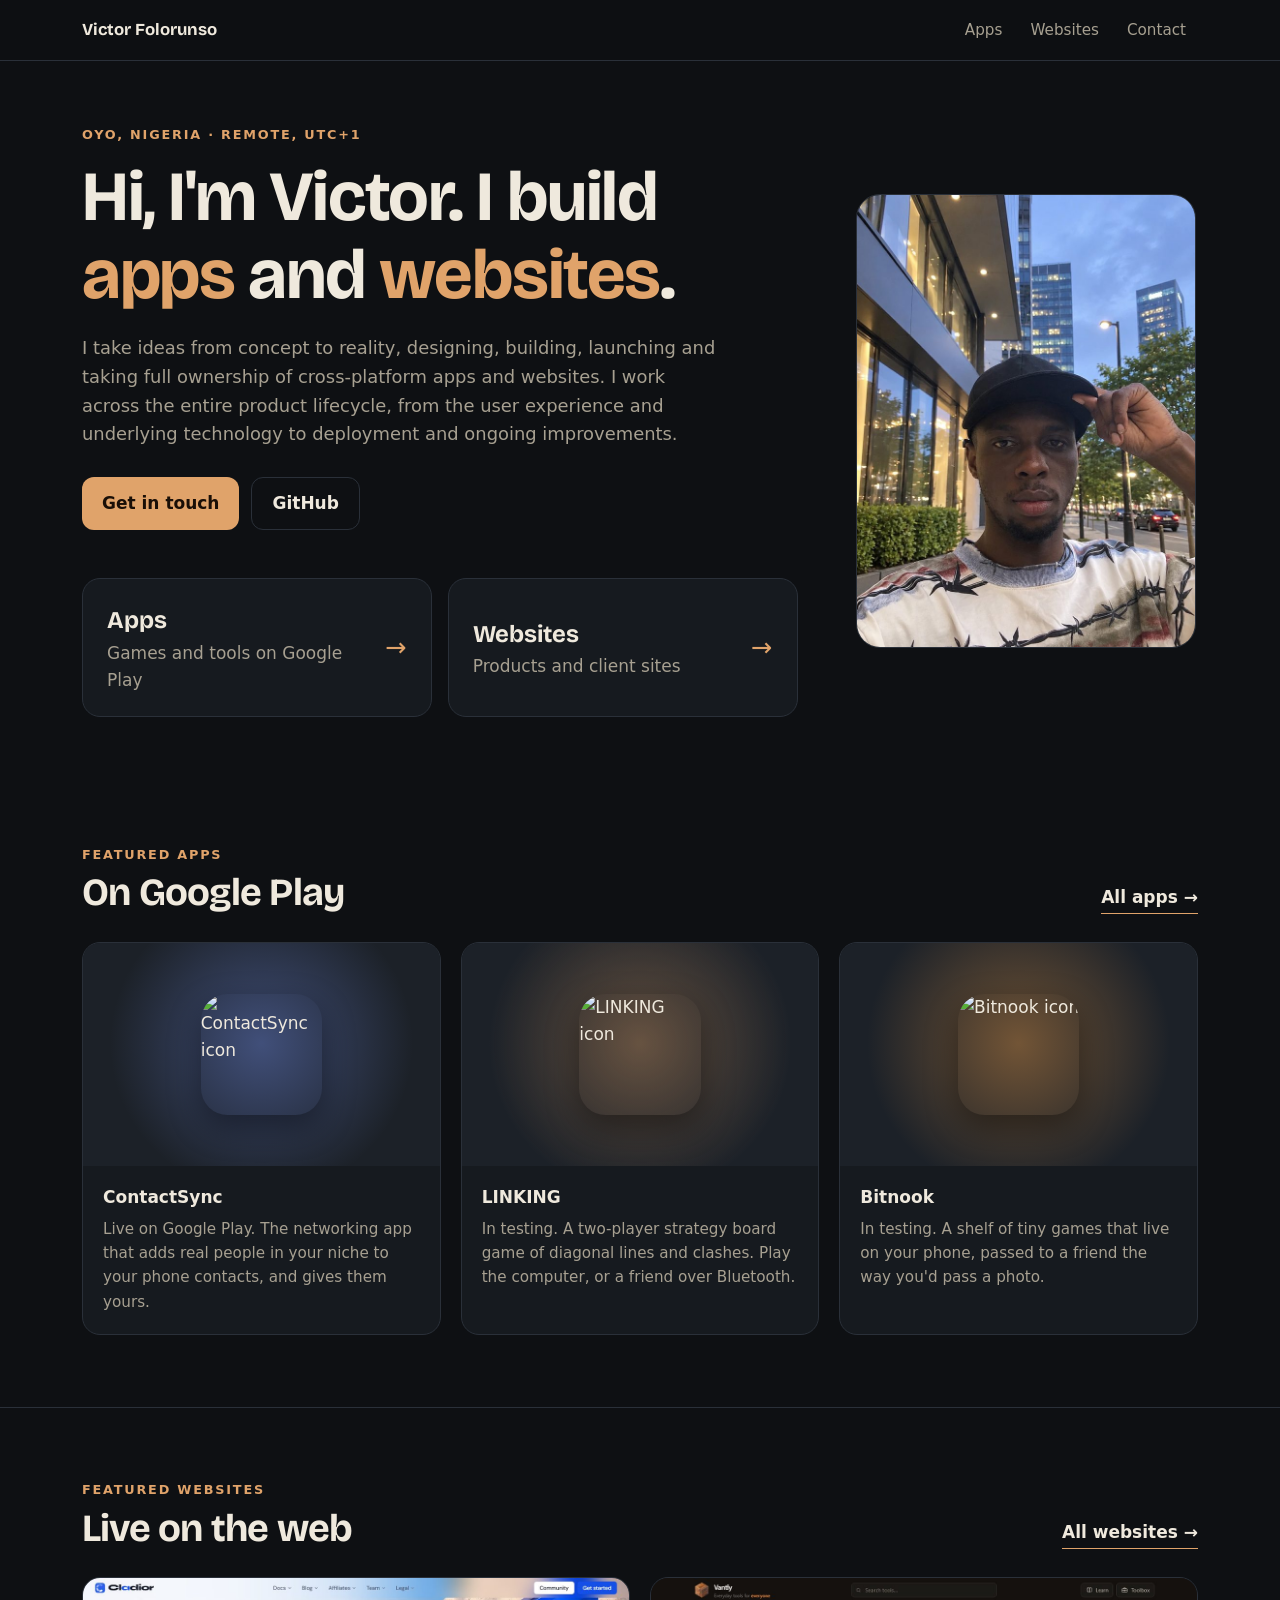
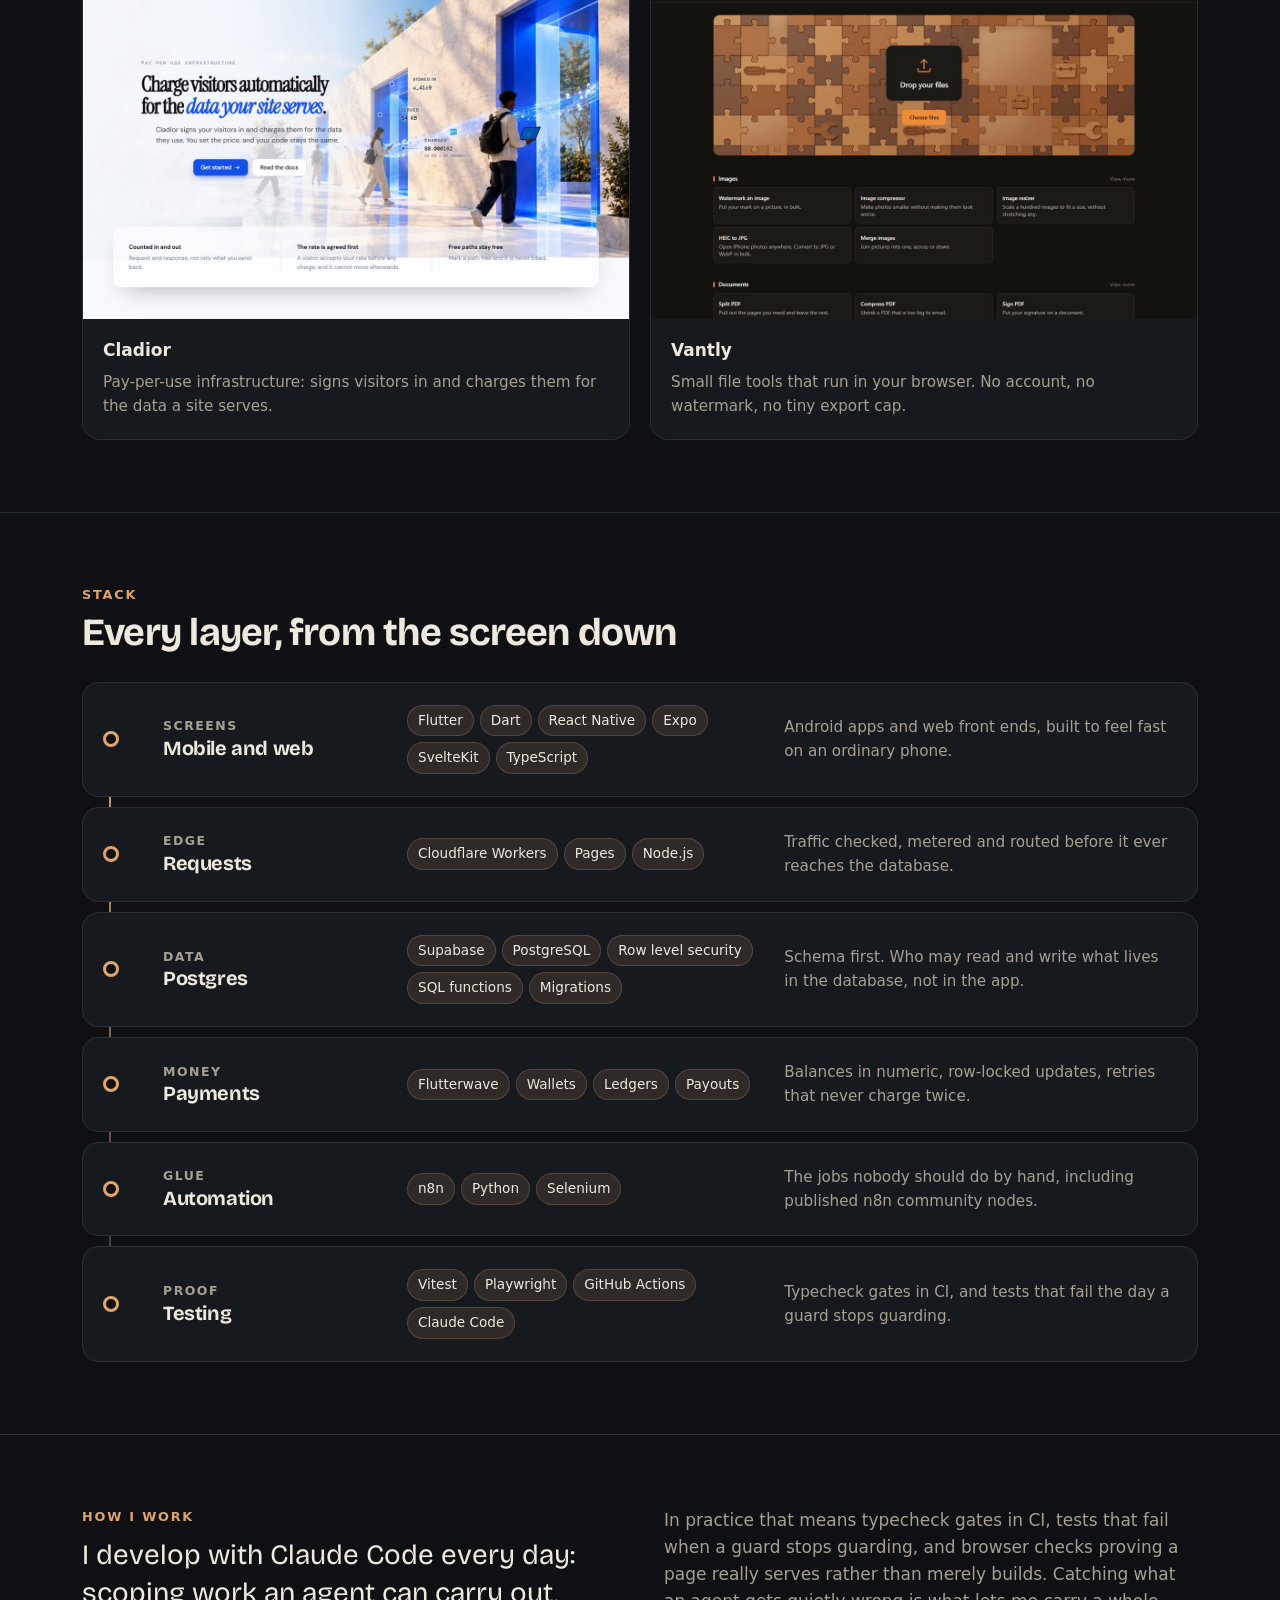
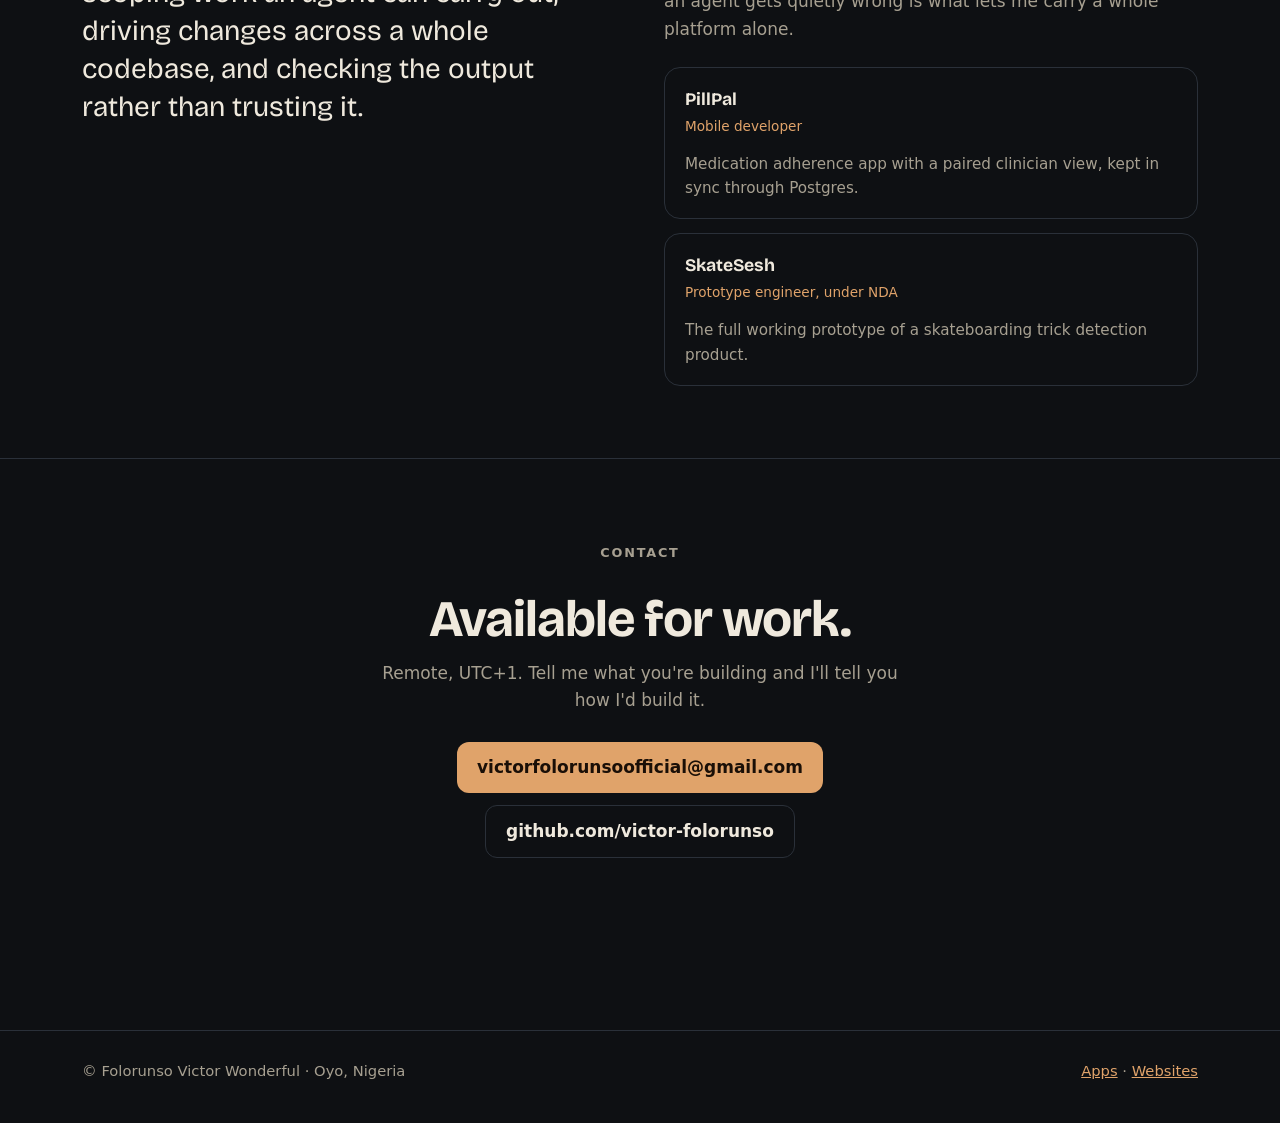
==== index.html @ f4105820 "Hero paragraph: Victor's own words Co-Authored-By: Claude Opus 5.5 <noreply@anthropic.com>" ====
<!doctype html>
<html lang="en">
<head>
<meta charset="utf-8">
<meta name="viewport" content="width=device-width, initial-scale=1">
<title>Folorunso Victor - apps and websites</title>
<meta name="description" content="Hi, I'm Victor, a developer in Oyo, Nigeria. I build Android apps and websites, from the design you see to the server behind it.">

<meta property="og:type" content="profile">
<meta property="og:title" content="Folorunso Victor - apps and websites">
<meta property="og:description" content="Android apps and websites, from the design you see to the server behind it.">
<meta property="og:image" content="images/portrait.jpg">
<meta name="twitter:card" content="summary_large_image">

<link rel="icon" href="data:,">
<link rel="preconnect" href="https://fonts.googleapis.com">
<link rel="preconnect" href="https://fonts.gstatic.com" crossorigin>
<link rel="stylesheet" href="https://fonts.googleapis.com/css2?family=Bricolage+Grotesque:wght@600;700;800&display=swap">
<link rel="stylesheet" href="theme.css">
<link rel="stylesheet" href="home.css">

<script type="application/ld+json">
{
  "@context": "https://schema.org",
  "@type": "Person",
  "name": "Folorunso Victor Wonderful",
  "jobTitle": "App and web developer",
  "email": "victorfolorunsoofficial@gmail.com",
  "url": "https://victor-folorunso.github.io/",
  "sameAs": ["https://github.com/victor-folorunso"],
  "address": { "@type": "PostalAddress", "addressLocality": "Oyo", "addressCountry": "NG" },
  "knowsAbout": ["Flutter", "React Native", "Supabase", "PostgreSQL", "SvelteKit", "TypeScript", "Cloudflare Workers"]
}
</script>
</head>

<body>
<a class="skip" href="#main">Skip to content</a>

<header class="site-bar">
  <div class="wrap">
    <a class="site-name" href="/">Victor<span class="full"> Folorunso</span></a>
    <nav class="site-nav" aria-label="Site">
      <a href="/apps/">Apps</a>
      <a href="/websites/">Websites</a>
      <a href="#contact">Contact</a>
    </nav>
  </div>
</header>

<main id="main">

  <section class="intro">
    <div class="wrap">
      <div>
        <p class="eyebrow">Oyo, Nigeria &middot; Remote, UTC+1</p>
        <h1>Hi, I'm Victor. I build <em>apps</em> and <em>websites</em>.</h1>
        <p class="lede">
          I take ideas from concept to reality, designing, building, launching and
          taking full ownership of cross-platform apps and websites. I work across the
          entire product lifecycle, from the user experience and underlying technology
          to deployment and ongoing improvements.
        </p>
        <p class="actions">
          <a class="btn" href="mailto:victorfolorunsoofficial@gmail.com">Get in touch</a>
          <a class="btn btn-quiet" href="https://github.com/victor-folorunso" target="_blank" rel="noopener">GitHub</a>
        </p>
        <nav class="doors" aria-label="My work">
          <a class="door" href="/apps/">
            <div><b>Apps</b><span>Games and tools on Google Play</span></div>
            <span class="arrow" aria-hidden="true">&rarr;</span>
          </a>
          <a class="door" href="/websites/">
            <div><b>Websites</b><span>Products and client sites</span></div>
            <span class="arrow" aria-hidden="true">&rarr;</span>
          </a>
        </nav>
      </div>

      <figure class="portrait">
        <img src="images/portrait-small.jpg"
             srcset="images/portrait-small.jpg 700w, images/portrait.jpg 1086w"
             sizes="340px"
             alt="Folorunso Victor Wonderful in a black cap, on a city street at dusk" width="700" height="933">
      </figure>
    </div>
  </section>

  <section class="sec" id="apps">
    <div class="wrap">
      <div class="sec-head">
        <div><p class="eyebrow">Featured apps</p><h2>On Google Play</h2></div>
        <a class="more" href="/apps/">All apps &rarr;</a>
      </div>
      <div class="grid">
        <a class="tile" href="/apps/contactsync/?src=portfolio" style="--tile-accent:#7d9bff">
          <div class="tile-media icon"><img src="/apps/contactsync/icon.png" alt="ContactSync icon" loading="lazy"></div>
          <div class="tile-body"><b class="tile-title">ContactSync</b><p class="tile-about">Live on Google Play. The networking app that adds real people in your niche to your phone contacts, and gives them yours.</p></div>
        </a>
        <a class="tile" href="/apps/linking/" style="--tile-accent:#e0a36a">
          <div class="tile-media icon"><img src="/apps/linking/icon.png" alt="LINKING icon" loading="lazy"></div>
          <div class="tile-body"><b class="tile-title">LINKING</b><p class="tile-about">In testing. A two-player strategy board game of diagonal lines and clashes. Play the computer, or a friend over Bluetooth.</p></div>
        </a>
        <a class="tile" href="/apps/bitnook/" style="--tile-accent:#ffa94d">
          <div class="tile-media icon"><img src="/apps/bitnook/icon.png" alt="Bitnook icon" loading="lazy"></div>
          <div class="tile-body"><b class="tile-title">Bitnook</b><p class="tile-about">In testing. A shelf of tiny games that live on your phone, passed to a friend the way you'd pass a photo.</p></div>
        </a>
      </div>
    </div>
  </section>

  <section class="sec" id="websites">
    <div class="wrap">
      <div class="sec-head">
        <div><p class="eyebrow">Featured websites</p><h2>Live on the web</h2></div>
        <a class="more" href="/websites/">All websites &rarr;</a>
      </div>
      <div class="grid grid-2">
        <a class="tile" href="https://cladior.com" target="_blank" rel="noopener">
          <div class="tile-media"><img src="images/sites/cladior.jpg" alt="Cladior home page" loading="lazy" width="1200" height="750"></div>
          <div class="tile-body"><b class="tile-title">Cladior</b><p class="tile-about">Pay-per-use infrastructure: signs visitors in and charges them for the data a site serves.</p></div>
        </a>
        <a class="tile" href="https://vantly.xyz" target="_blank" rel="noopener">
          <div class="tile-media"><img src="images/sites/vantly.jpg" alt="Vantly home page" loading="lazy" width="1200" height="750"></div>
          <div class="tile-body"><b class="tile-title">Vantly</b><p class="tile-about">Small file tools that run in your browser. No account, no watermark, no tiny export cap.</p></div>
        </a>
      </div>
    </div>
  </section>

  <section class="sec" id="stack">
    <div class="wrap">
      <div class="sec-head">
        <div><p class="eyebrow">Stack</p><h2>Every layer, from the screen down</h2></div>
      </div>
      <div class="stack">
        <div class="layer">
          <span class="dot"></span>
          <h3><small>Screens</small>Mobile and web</h3>
          <div class="chips"><span>Flutter</span><span>Dart</span><span>React Native</span><span>Expo</span><span>SvelteKit</span><span>TypeScript</span></div>
          <p>Android apps and web front ends, built to feel fast on an ordinary phone.</p>
        </div>
        <div class="layer">
          <span class="dot"></span>
          <h3><small>Edge</small>Requests</h3>
          <div class="chips"><span>Cloudflare Workers</span><span>Pages</span><span>Node.js</span></div>
          <p>Traffic checked, metered and routed before it ever reaches the database.</p>
        </div>
        <div class="layer">
          <span class="dot"></span>
          <h3><small>Data</small>Postgres</h3>
          <div class="chips"><span>Supabase</span><span>PostgreSQL</span><span>Row level security</span><span>SQL functions</span><span>Migrations</span></div>
          <p>Schema first. Who may read and write what lives in the database, not in the app.</p>
        </div>
        <div class="layer">
          <span class="dot"></span>
          <h3><small>Money</small>Payments</h3>
          <div class="chips"><span>Flutterwave</span><span>Wallets</span><span>Ledgers</span><span>Payouts</span></div>
          <p>Balances in numeric, row-locked updates, retries that never charge twice.</p>
        </div>
        <div class="layer">
          <span class="dot"></span>
          <h3><small>Glue</small>Automation</h3>
          <div class="chips"><span>n8n</span><span>Python</span><span>Selenium</span></div>
          <p>The jobs nobody should do by hand, including published n8n community nodes.</p>
        </div>
        <div class="layer">
          <span class="dot"></span>
          <h3><small>Proof</small>Testing</h3>
          <div class="chips"><span>Vitest</span><span>Playwright</span><span>GitHub Actions</span><span>Claude Code</span></div>
          <p>Typecheck gates in CI, and tests that fail the day a guard stops guarding.</p>
        </div>
      </div>
    </div>
  </section>

  <section class="sec" id="how">
    <div class="wrap how">
      <div>
        <p class="eyebrow">How I work</p>
        <p class="big" style="margin-top:10px">
          I develop with Claude Code every day: scoping work an agent can carry out,
          driving changes across a whole codebase, and checking the output rather
          than trusting it.
        </p>
      </div>
      <div>
        <p class="dim">
          In practice that means typecheck gates in CI, tests that fail when a guard
          stops guarding, and browser checks proving a page really serves rather than
          merely builds. Catching what an agent gets quietly wrong is what lets me
          carry a whole platform alone.
        </p>
        <div class="also" style="margin-top:24px">
          <div><b>PillPal</b><p class="role">Mobile developer</p><p>Medication adherence app with a paired clinician view, kept in sync through Postgres.</p></div>
          <div><b>SkateSesh</b><p class="role">Prototype engineer, under NDA</p><p>The full working prototype of a skateboarding trick detection product.</p></div>
        </div>
      </div>
    </div>
  </section>

  <section class="sec contact" id="contact">
    <div class="wrap">
      <p class="eyebrow">Contact</p>
      <h2 style="margin-top:10px">Available for work.</h2>
      <p>Remote, UTC+1. Tell me what you're building and I'll tell you how I'd build it.</p>
      <p class="actions">
        <a class="btn" href="mailto:victorfolorunsoofficial@gmail.com">victorfolorunsoofficial@gmail.com</a>
        <a class="btn btn-quiet" href="https://github.com/victor-folorunso" target="_blank" rel="noopener">github.com/victor-folorunso</a>
      </p>
    </div>
  </section>
</main>

<footer class="site-foot">
  <div class="wrap">
    <span>&copy; Folorunso Victor Wonderful &middot; Oyo, Nigeria</span>
    <span><a href="/apps/">Apps</a> &middot; <a href="/websites/">Websites</a></span>
  </div>
</footer>
</body>
</html>
---- theme.css ----
/*
  One theme for the whole site: the home page, /websites/ and the /apps/ hub
  (built in the separate `apps` repo, which links this file as /theme.css).
  Warm dark palette, the same amber accent the app pages use.
*/

:root {
  --bg: #0e1013;
  --panel: #161a1f;
  --panel-2: #1c2128;
  --line: #2a3039;
  --text: #efe9dd;
  --dim: #a7a091;
  --accent: #e0a36a;
  --accent-ink: #1a0f07;
  --accent-soft: rgba(224, 163, 106, .12);
  --radius: 18px;
  --wrap: 1180px;
  --display: "Bricolage Grotesque", system-ui, -apple-system, "Segoe UI", Roboto, sans-serif;
  --body: system-ui, -apple-system, "Segoe UI", Roboto, sans-serif;
  color-scheme: dark;
}

* { box-sizing: border-box; }
html { scroll-behavior: smooth; }
body {
  margin: 0;
  background: var(--bg);
  color: var(--text);
  font: 17px/1.6 var(--body);
  -webkit-font-smoothing: antialiased;
}
img { max-width: 100%; display: block; }
a { color: var(--accent); }
a:focus-visible, button:focus-visible { outline: 2px solid var(--accent); outline-offset: 3px; border-radius: 6px; }
h1, h2, h3 { font-family: var(--display); line-height: 1.1; letter-spacing: -.02em; margin: 0; }
p { margin: 0; }
.dim { color: var(--dim); }

.wrap { max-width: var(--wrap); margin: 0 auto; padding: 0 16px; }
@media (min-width: 700px) { .wrap { padding: 0 32px; } }

.skip { position: absolute; left: -999px; top: 8px; background: var(--accent); color: var(--accent-ink); padding: 8px 14px; border-radius: 8px; z-index: 10; }
.skip:focus { left: 8px; }

/* Top bar, the same on every page */
.site-bar {
  position: sticky; top: 0; z-index: 5;
  background: rgba(14, 16, 19, .82);
  backdrop-filter: blur(12px); -webkit-backdrop-filter: blur(12px);
  border-bottom: 1px solid var(--line);
}
.site-bar .wrap { display: flex; align-items: center; justify-content: space-between; gap: 16px; height: 60px; }
.site-name { font-family: var(--display); font-weight: 700; font-size: 1.05rem; color: var(--text); text-decoration: none; white-space: nowrap; }
.site-nav { display: flex; gap: 4px; }
.site-nav a { color: var(--dim); text-decoration: none; padding: 6px 12px; border-radius: 99px; font-size: .95rem; }
.site-nav a:hover { color: var(--text); }
.site-nav a[aria-current="page"] { color: var(--text); background: var(--panel-2); }
@media (max-width: 520px) {
  .site-name .full { display: none; }
  .site-nav a { padding: 6px 9px; }
}

/* Buttons */
.btn {
  display: inline-flex; align-items: center; gap: 8px;
  padding: 12px 20px; border-radius: 12px;
  background: var(--accent); color: var(--accent-ink);
  font-weight: 700; text-decoration: none;
  transition: transform .15s ease;
}
.btn:hover { transform: translateY(-1px); }
.btn-quiet { background: transparent; color: var(--text); border: 1px solid var(--line); }

/* Section heads */
.eyebrow { font-size: .8rem; font-weight: 700; letter-spacing: .14em; text-transform: uppercase; color: var(--accent); }
.sec { padding: 72px 0; }
.sec + .sec { border-top: 1px solid var(--line); }
.sec-head { display: flex; justify-content: space-between; align-items: end; gap: 16px; flex-wrap: wrap; margin-bottom: 28px; }
.sec-head h2 { font-size: clamp(1.7rem, 3.4vw, 2.4rem); margin-top: 6px; }
.more { color: var(--text); font-weight: 600; text-decoration: none; border-bottom: 1px solid var(--accent); padding-bottom: 2px; }
.more:hover { color: var(--accent); }

/* List pages (/apps/, /websites/) */
.page-head { padding: 56px 0 32px; }
.page-head h1 { font-size: clamp(2.2rem, 5vw, 3.4rem); margin: 8px 0 12px; }
.page-head p { color: var(--dim); max-width: 60ch; font-size: 1.05rem; }

/* Card grid: as many columns as fit, one on a phone */
.grid { display: grid; gap: 20px; grid-template-columns: repeat(auto-fill, minmax(min(100%, 320px), 1fr)); }
.grid-2 { grid-template-columns: repeat(auto-fill, minmax(min(100%, 440px), 1fr)); }

.tile {
  display: flex; flex-direction: column;
  background: var(--panel); border: 1px solid var(--line); border-radius: var(--radius);
  overflow: hidden; color: inherit; text-decoration: none;
  transition: border-color .2s ease, transform .2s ease;
}
.tile:hover { border-color: color-mix(in srgb, var(--tile-accent, var(--accent)) 60%, var(--line)); transform: translateY(-2px); }
.tile-media { aspect-ratio: 16 / 10; background: var(--panel-2); overflow: hidden; }
.tile-media img { width: 100%; height: 100%; object-fit: cover; object-position: top; }
/* App tiles: the icon sits on a wash of the app's own colour */
.tile-media.icon {
  display: grid; place-items: center;
  background:
    radial-gradient(circle at 50% 45%, color-mix(in srgb, var(--tile-accent, var(--accent)) 38%, transparent), transparent 70%),
    var(--panel-2);
}
.tile-media.icon img { width: 34%; height: auto; aspect-ratio: 1; border-radius: 22%; object-fit: cover; box-shadow: 0 12px 32px rgba(0, 0, 0, .45); }
.tile-body { padding: 18px 20px 20px; display: flex; flex-direction: column; gap: 6px; flex: 1; }
.tile-title { display: flex; align-items: center; gap: 8px; flex-wrap: wrap; }
.tile-title b { font-family: var(--display); font-size: 1.2rem; }
.tile-tagline { color: var(--text); }
.tile-about { color: var(--dim); font-size: .95rem; }
.tile-link { margin-top: auto; padding-top: 10px; color: var(--tile-accent, var(--accent)); font-weight: 600; font-size: .95rem; }
.badge { display: inline-block; font-size: .75rem; padding: 2px 9px; border-radius: 99px; border: 1px solid var(--line); color: var(--dim); }

.note { margin-top: 28px; padding: 18px 20px; border: 1px dashed var(--line); border-radius: 14px; color: var(--dim); }

/* Footer */
.site-foot { border-top: 1px solid var(--line); margin-top: 72px; padding: 28px 0 40px; color: var(--dim); font-size: .92rem; }
.site-foot .wrap { display: flex; justify-content: space-between; gap: 12px; flex-wrap: wrap; }

@media (prefers-reduced-motion: reduce) {
  html { scroll-behavior: auto; }
  .btn, .tile { transition: none; }
  .btn:hover, .tile:hover { transform: none; }
}
---- home.css ----
/* Home page only. Shared pieces live in theme.css. */

/* Intro */
.intro { padding: 64px 0 56px; }
.intro .wrap { display: grid; gap: 40px; align-items: center; grid-template-columns: 1fr; }
@media (min-width: 900px) { .intro .wrap { grid-template-columns: 1.35fr .65fr; gap: 56px; } }
.intro h1 { font-size: clamp(2.4rem, 6vw, 4.4rem); margin: 14px 0 20px; }
.intro h1 em { font-style: normal; color: var(--accent); }
.intro .lede { color: var(--dim); font-size: 1.12rem; max-width: 56ch; }
.intro .actions { display: flex; gap: 12px; flex-wrap: wrap; margin-top: 28px; }
.portrait { margin: 0; justify-self: center; width: min(100%, 340px); }
.portrait img { width: 100%; height: auto; aspect-ratio: 3 / 4; object-fit: cover; border-radius: 24px; border: 1px solid var(--line); }

/* The two doors: Apps and Websites */
.doors { display: grid; gap: 16px; grid-template-columns: repeat(auto-fit, minmax(min(100%, 300px), 1fr)); margin-top: 48px; }
.door {
  display: flex; justify-content: space-between; align-items: center; gap: 16px;
  padding: 22px 24px; border-radius: var(--radius);
  background: var(--panel); border: 1px solid var(--line);
  color: var(--text); text-decoration: none;
  transition: border-color .2s ease;
}
.door:hover { border-color: var(--accent); }
.door b { font-family: var(--display); font-size: 1.5rem; display: block; }
.door span { color: var(--dim); }
.door .arrow { font-size: 1.6rem; color: var(--accent); flex: none; }

/* Stack: the layers a product passes through, from the screen down */
.stack { position: relative; display: grid; gap: 10px; }
.stack::before {
  content: ""; position: absolute; left: 27px; top: 28px; bottom: 28px; width: 2px;
  background: linear-gradient(var(--accent), var(--line));
}
.layer {
  position: relative; display: grid; gap: 8px 24px; align-items: center;
  grid-template-columns: 56px 1fr;
  padding: 18px 20px 18px 0;
  background: var(--panel); border: 1px solid var(--line); border-radius: 16px;
}
.layer .dot {
  grid-row: span 3; align-self: start; justify-self: center; margin-top: 4px;
  width: 16px; height: 16px; border-radius: 50%;
  background: var(--bg); border: 3px solid var(--accent);
}
.layer h3 { font-size: 1.25rem; }
.layer h3 small { display: block; font-family: var(--body); font-size: .78rem; font-weight: 600; letter-spacing: .12em; text-transform: uppercase; color: var(--dim); margin-bottom: 4px; }
.chips { display: flex; flex-wrap: wrap; gap: 6px; }
.chips span { font-size: .85rem; padding: 4px 10px; border-radius: 99px; background: var(--accent-soft); color: var(--text); border: 1px solid rgba(224, 163, 106, .22); }
.layer p { color: var(--dim); font-size: .95rem; }
@media (min-width: 900px) {
  .layer { grid-template-columns: 56px 220px 1fr 1.1fr; padding: 22px 24px 22px 0; }
  .layer .dot { grid-row: auto; align-self: center; margin-top: 0; }
}

/* How I work */
.how { display: grid; gap: 24px; grid-template-columns: 1fr; }
@media (min-width: 900px) { .how { grid-template-columns: 1fr 1fr; gap: 48px; } }
.how .big { font-family: var(--display); font-size: clamp(1.3rem, 2.4vw, 1.75rem); line-height: 1.35; }
.how p + p { margin-top: 14px; }

/* Smaller projects */
.also { display: grid; gap: 14px; grid-template-columns: repeat(auto-fill, minmax(min(100%, 320px), 1fr)); }
.also div { padding: 18px 20px; border: 1px solid var(--line); border-radius: 16px; }
.also b { font-family: var(--display); font-size: 1.1rem; }
.also .role { color: var(--accent); font-size: .85rem; margin: 2px 0 8px; }
.also p:last-child { color: var(--dim); font-size: .95rem; }

/* Contact */
.contact { text-align: center; }
.contact h2 { font-size: clamp(2rem, 5vw, 3.2rem); }
.contact p { color: var(--dim); margin: 12px auto 28px; max-width: 48ch; }
.contact .actions { display: flex; gap: 12px; justify-content: center; flex-wrap: wrap; }
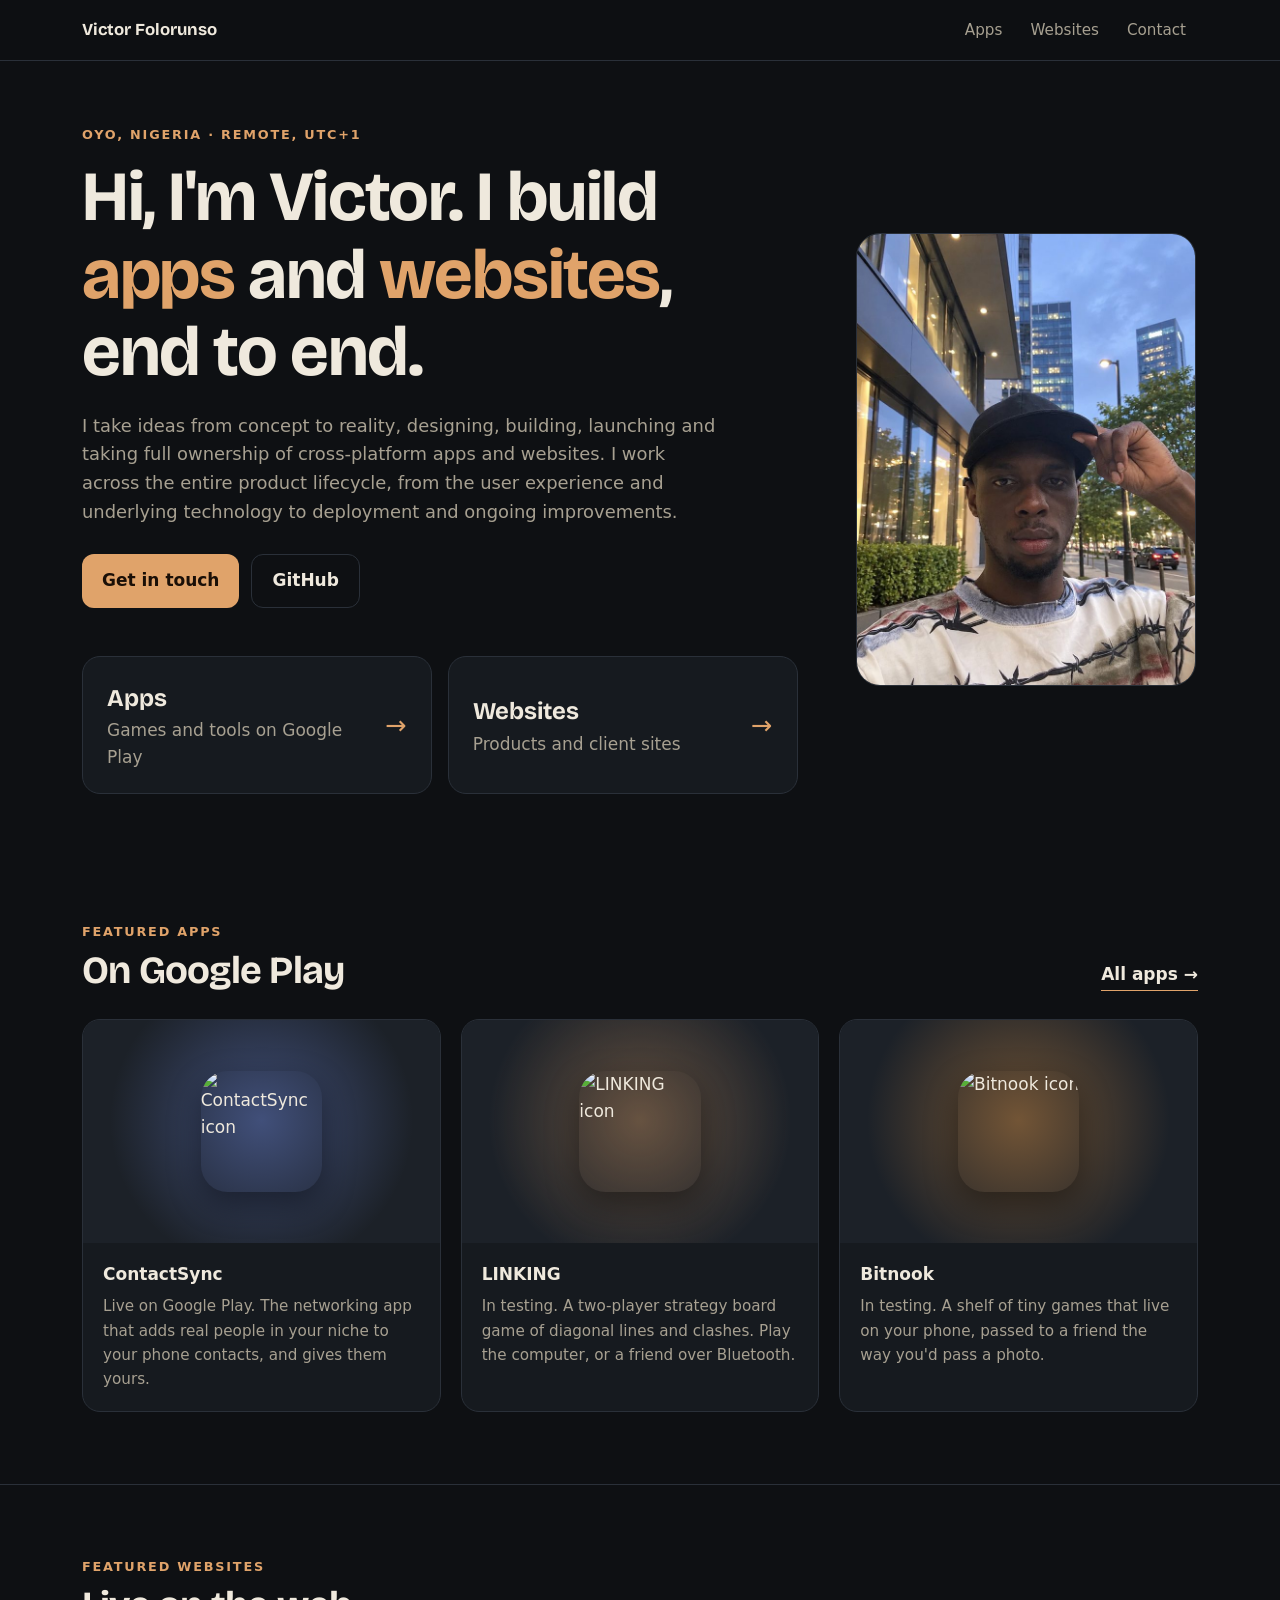
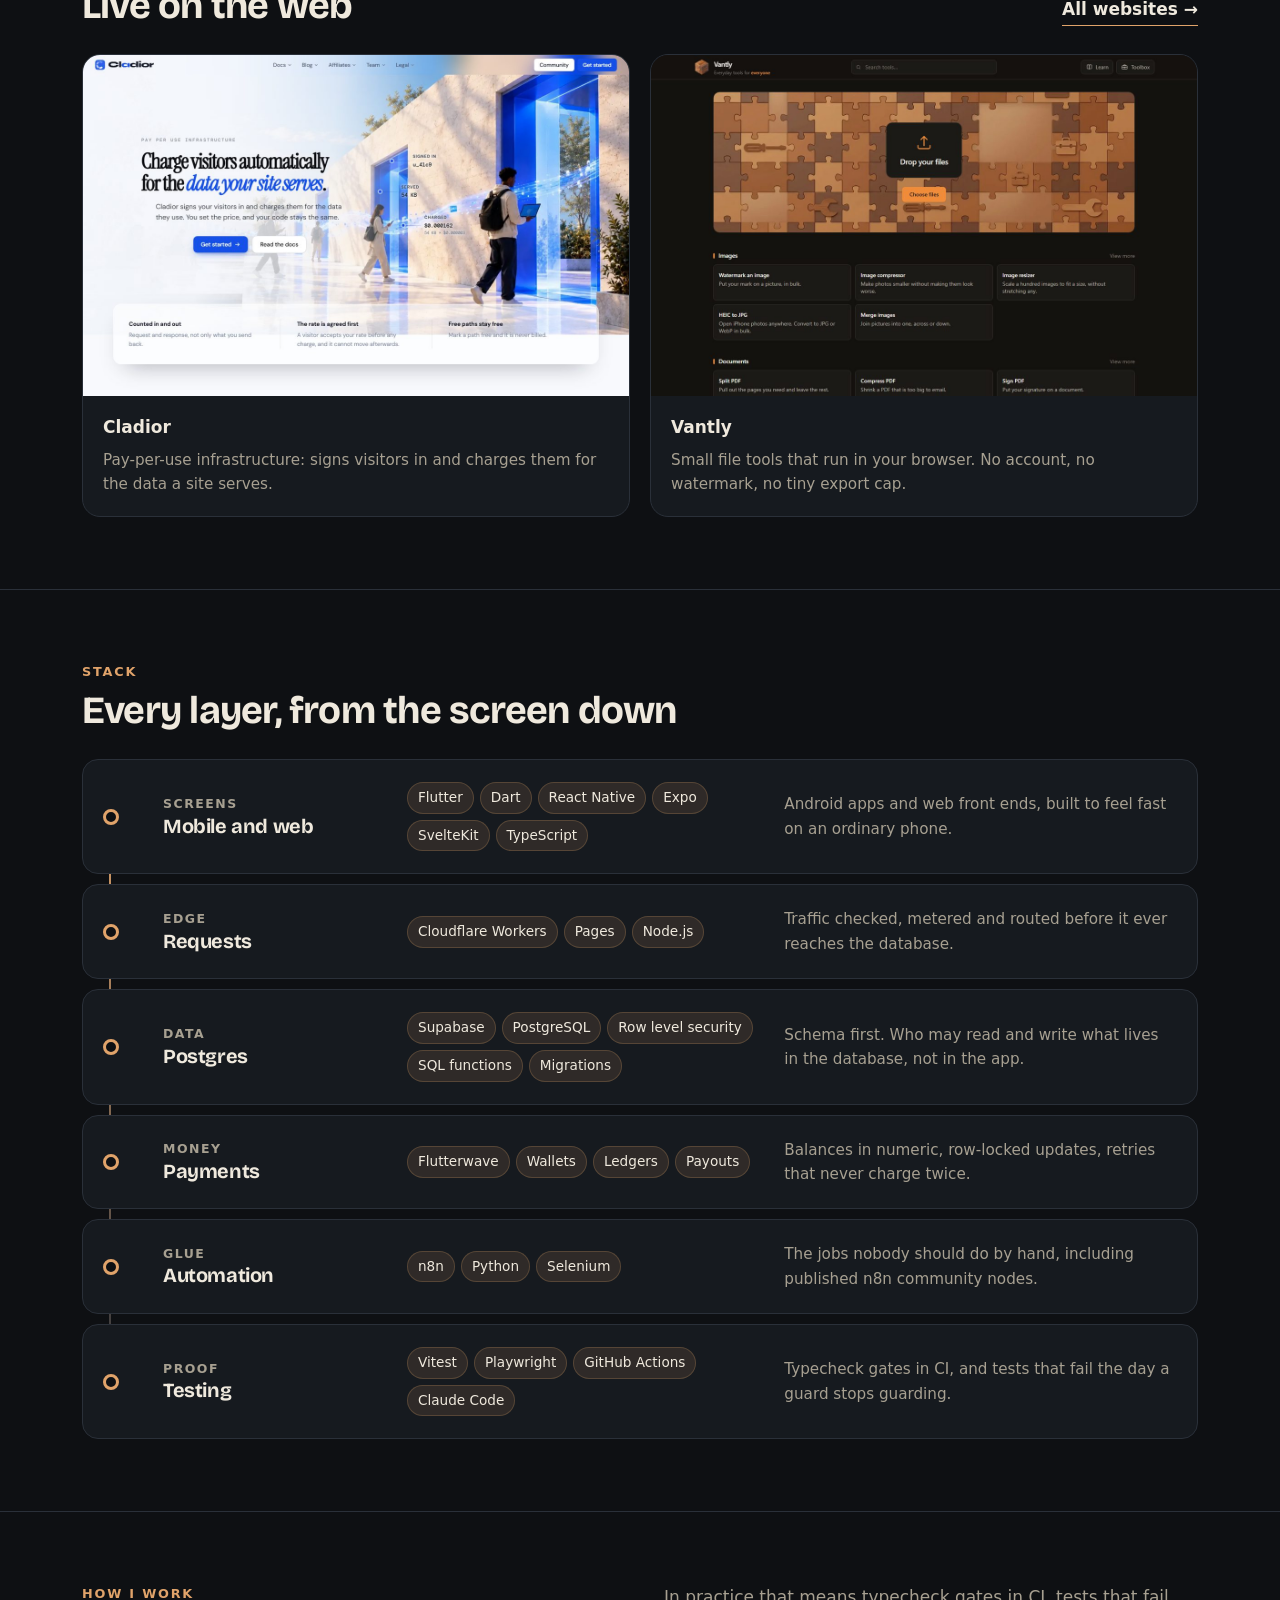
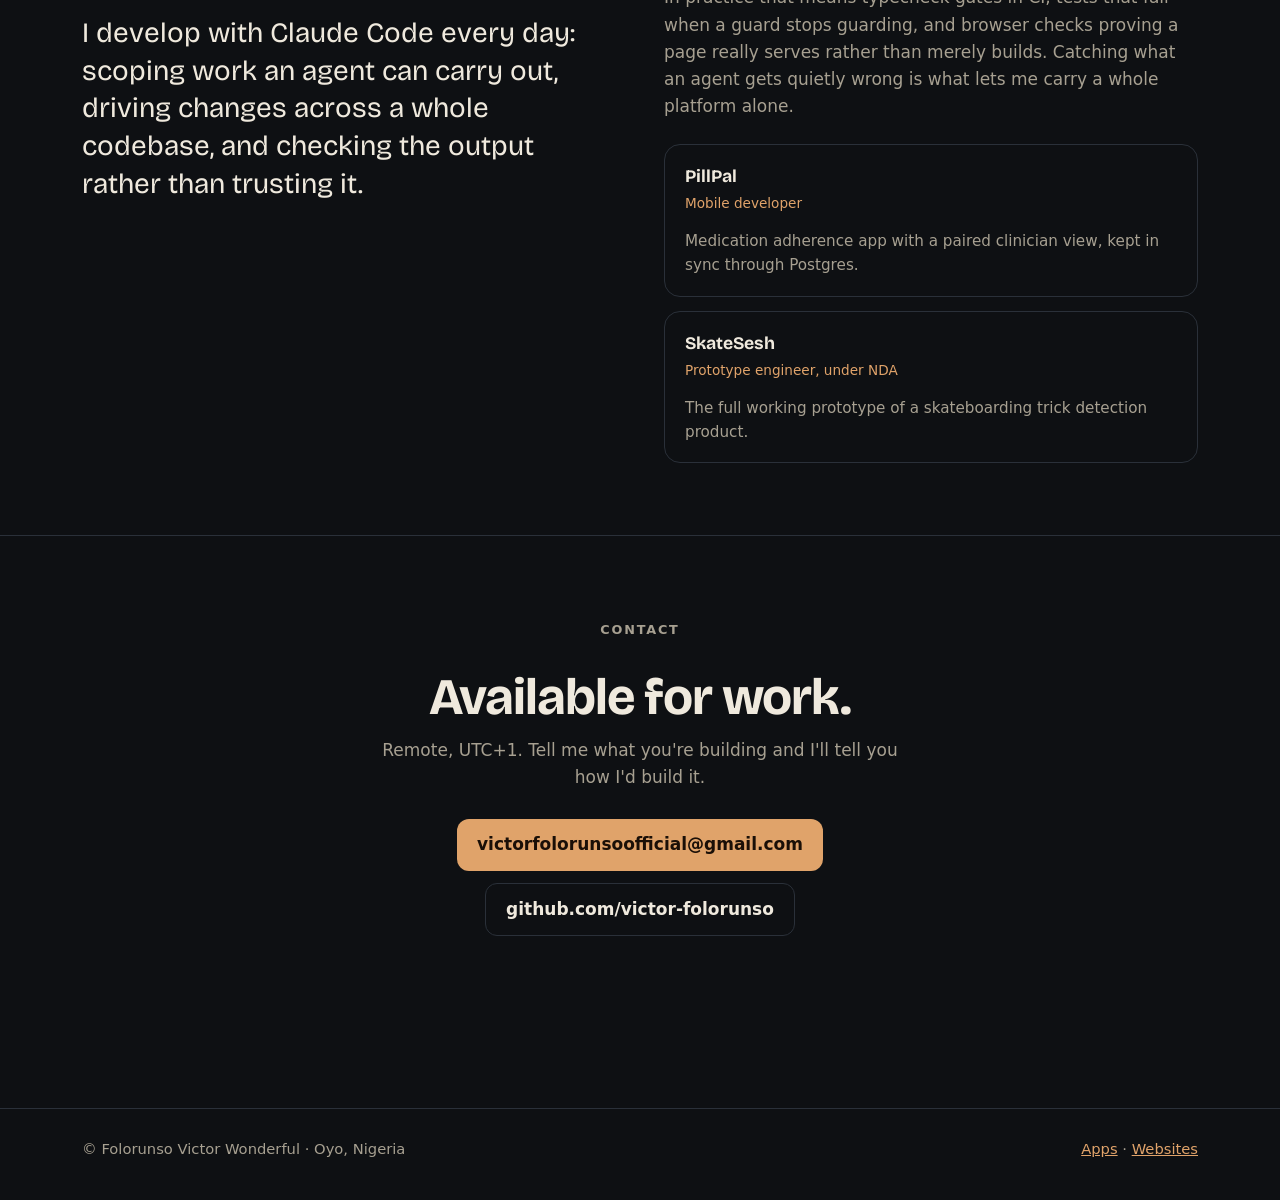
==== commit 3f08fcf9: "Heading: Hi, I'm Victor. I build apps and websites, end to end. Co-Authored-By: Claude Opus 5.5 <nor" ====
--- a/index.html
+++ b/index.html
@@ -54,7 +54,7 @@
     <div class="wrap">
       <div>
         <p class="eyebrow">Oyo, Nigeria &middot; Remote, UTC+1</p>
-        <h1>Hi, I'm Victor. I build <em>apps</em> and <em>websites</em>.</h1>
+        <h1>Hi, I'm Victor. I build <em>apps</em> and <em>websites</em>, end to end.</h1>
         <p class="lede">
           I take ideas from concept to reality, designing, building, launching and
           taking full ownership of cross-platform apps and websites. I work across the
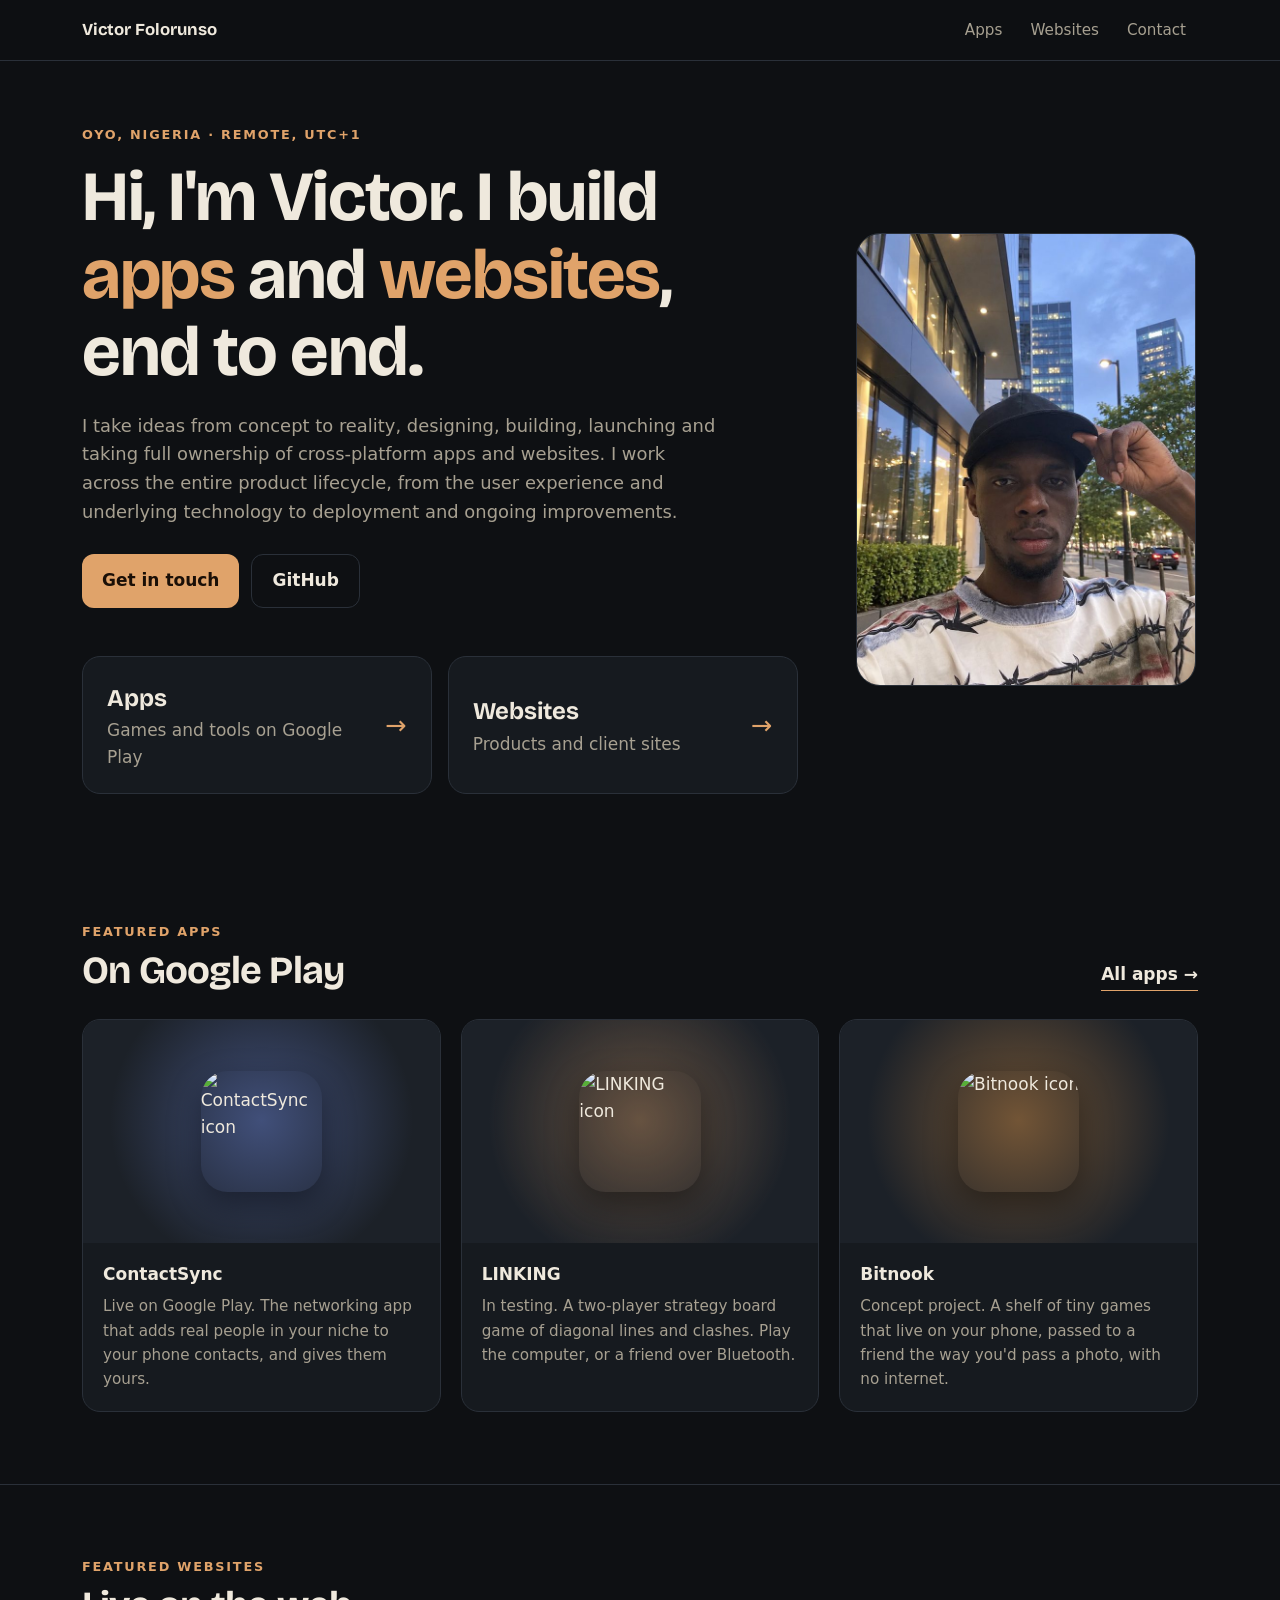
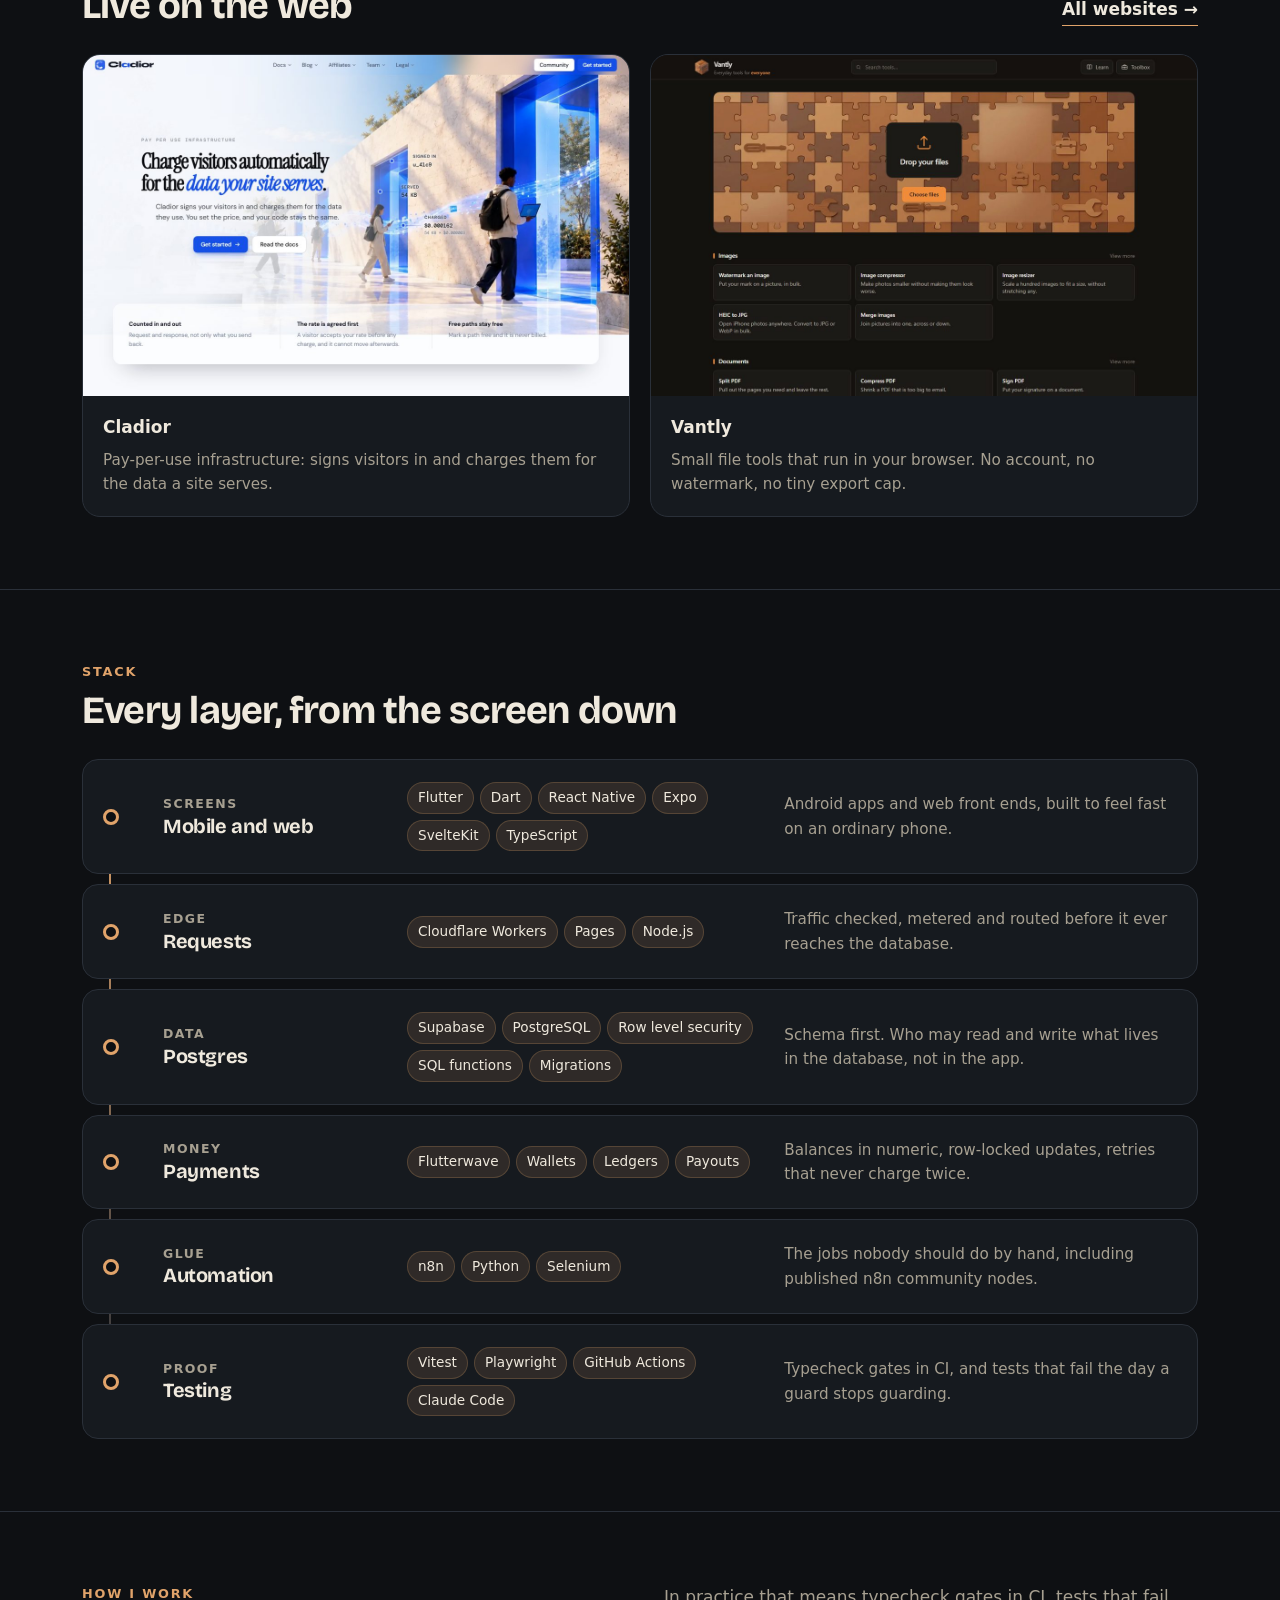
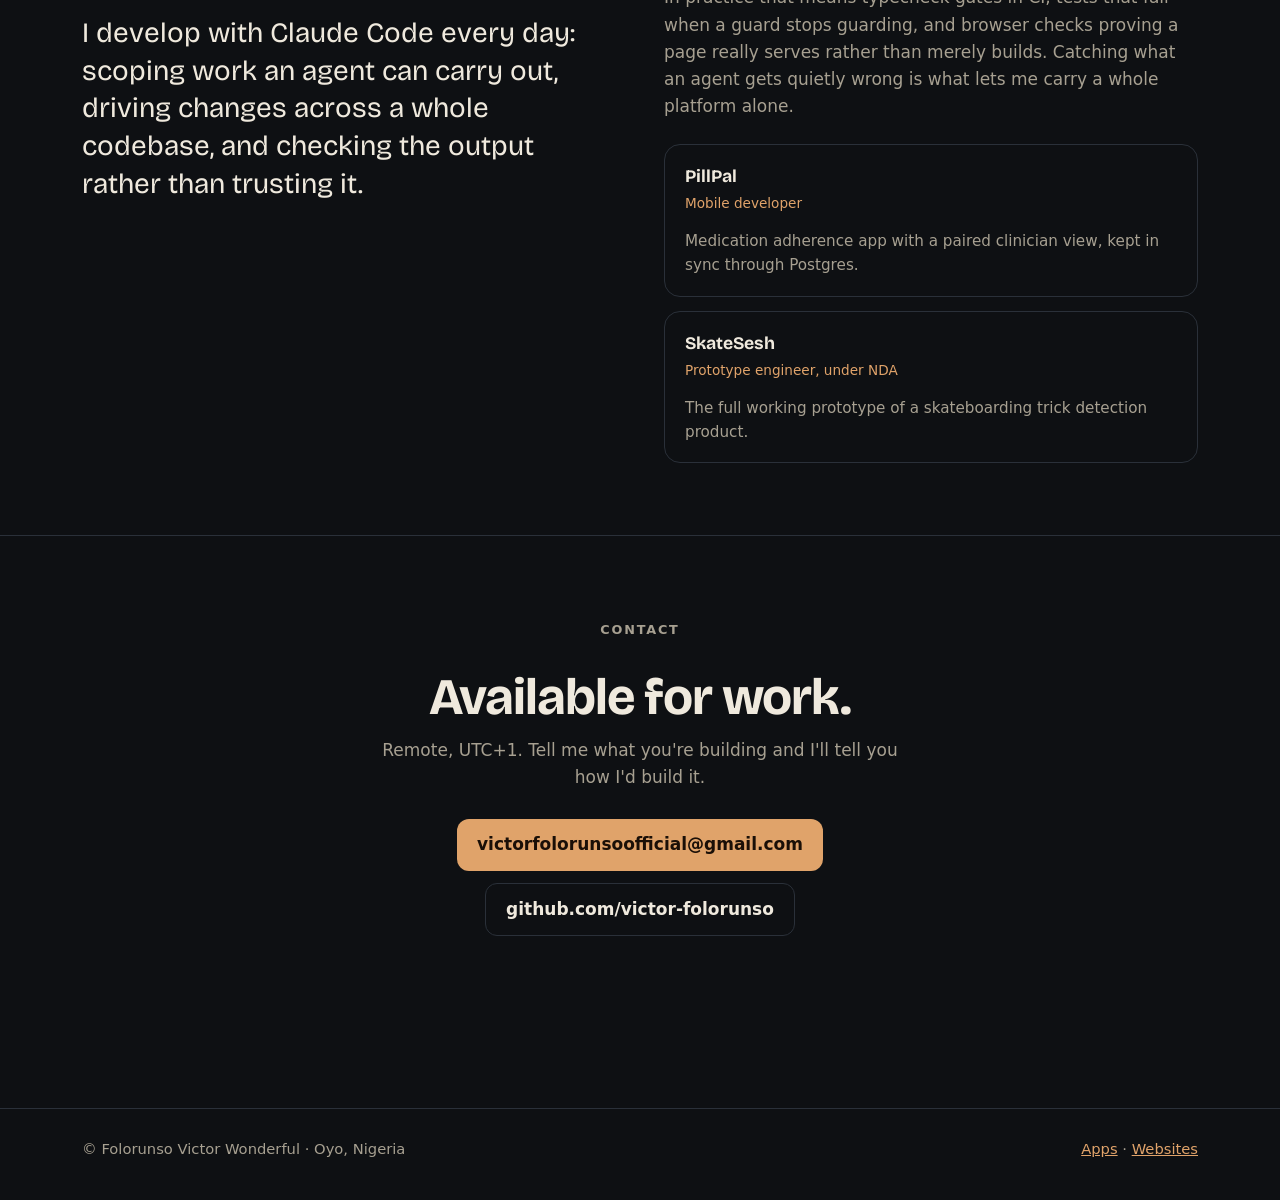
==== commit bdeebee6: "Bitnook is a concept project now, not in testing Co-Authored-By: Claude Opus 5.5 <noreply@anthropic." ====
--- a/index.html
+++ b/index.html
@@ -103,7 +103,7 @@
         </a>
         <a class="tile" href="/apps/bitnook/" style="--tile-accent:#ffa94d">
           <div class="tile-media icon"><img src="/apps/bitnook/icon.png" alt="Bitnook icon" loading="lazy"></div>
-          <div class="tile-body"><b class="tile-title">Bitnook</b><p class="tile-about">In testing. A shelf of tiny games that live on your phone, passed to a friend the way you'd pass a photo.</p></div>
+          <div class="tile-body"><b class="tile-title">Bitnook</b><p class="tile-about">Concept project. A shelf of tiny games that live on your phone, passed to a friend the way you'd pass a photo, with no internet.</p></div>
         </a>
       </div>
     </div>
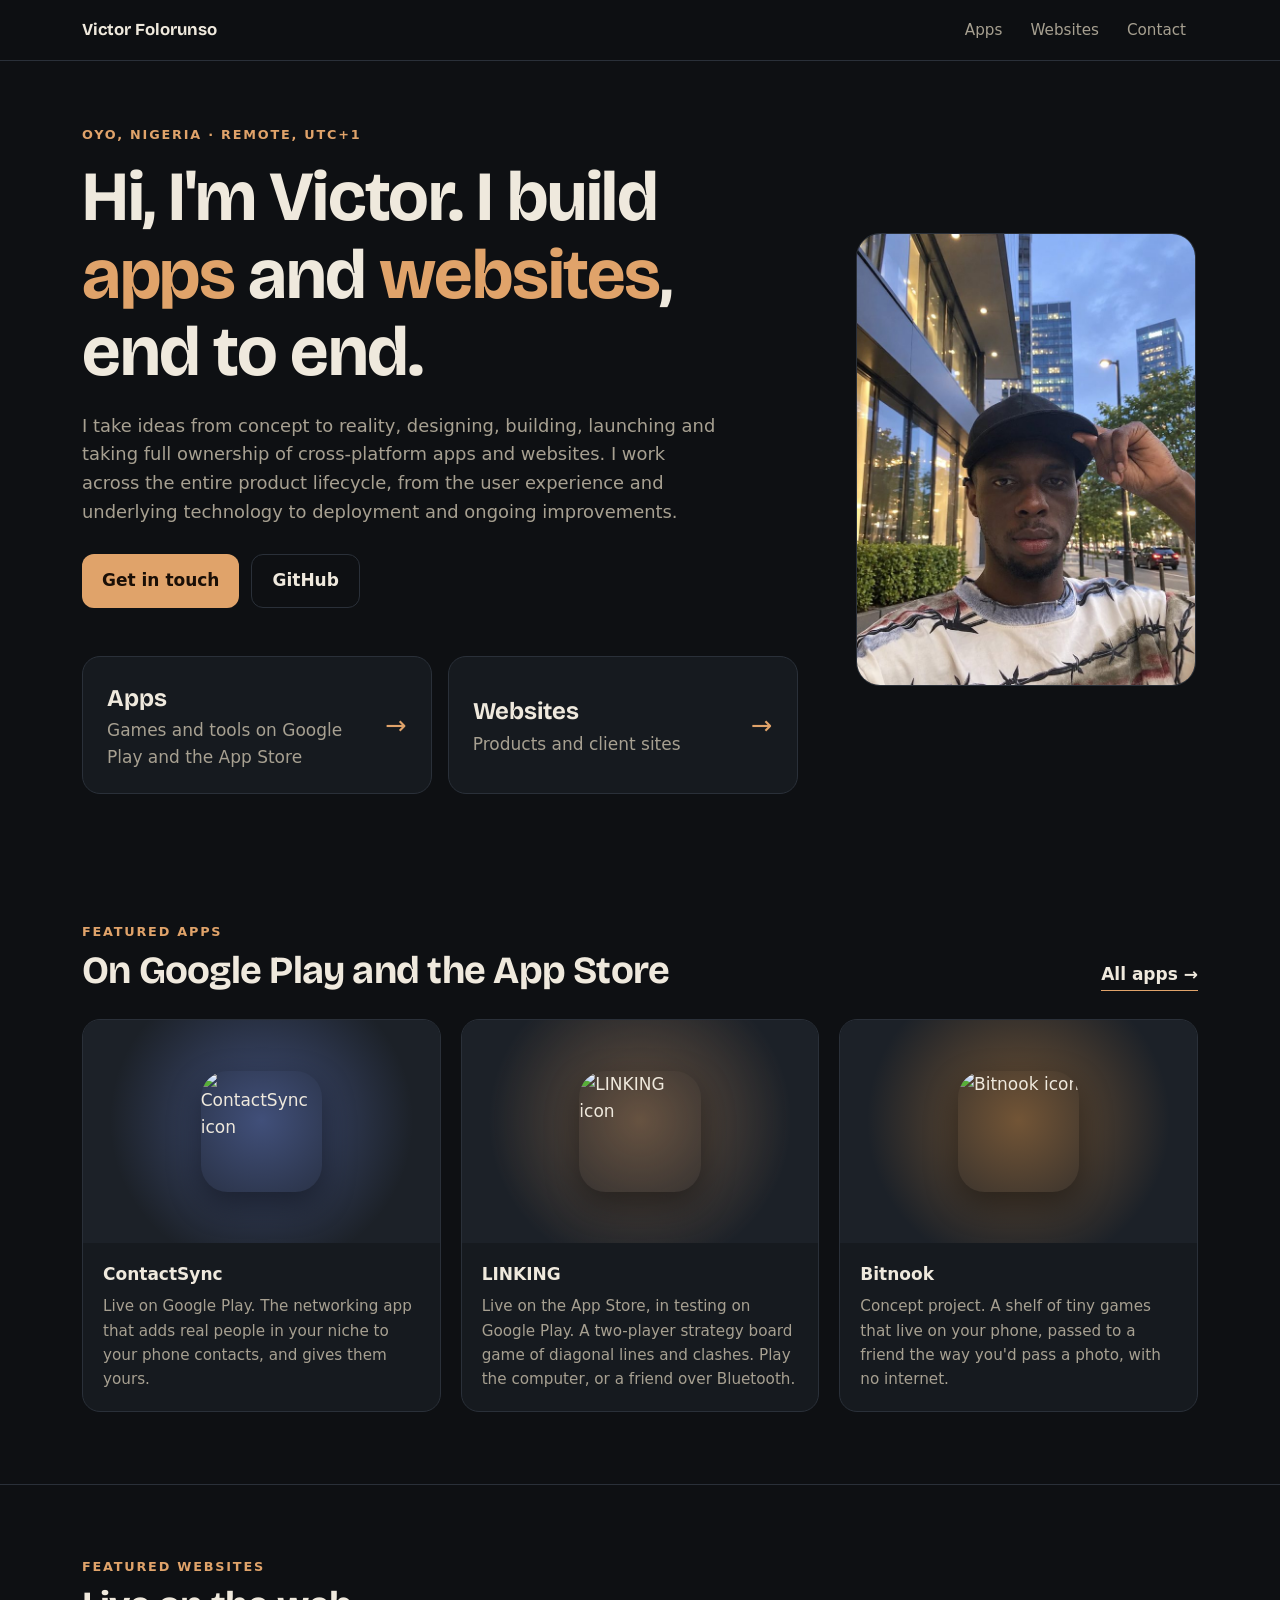
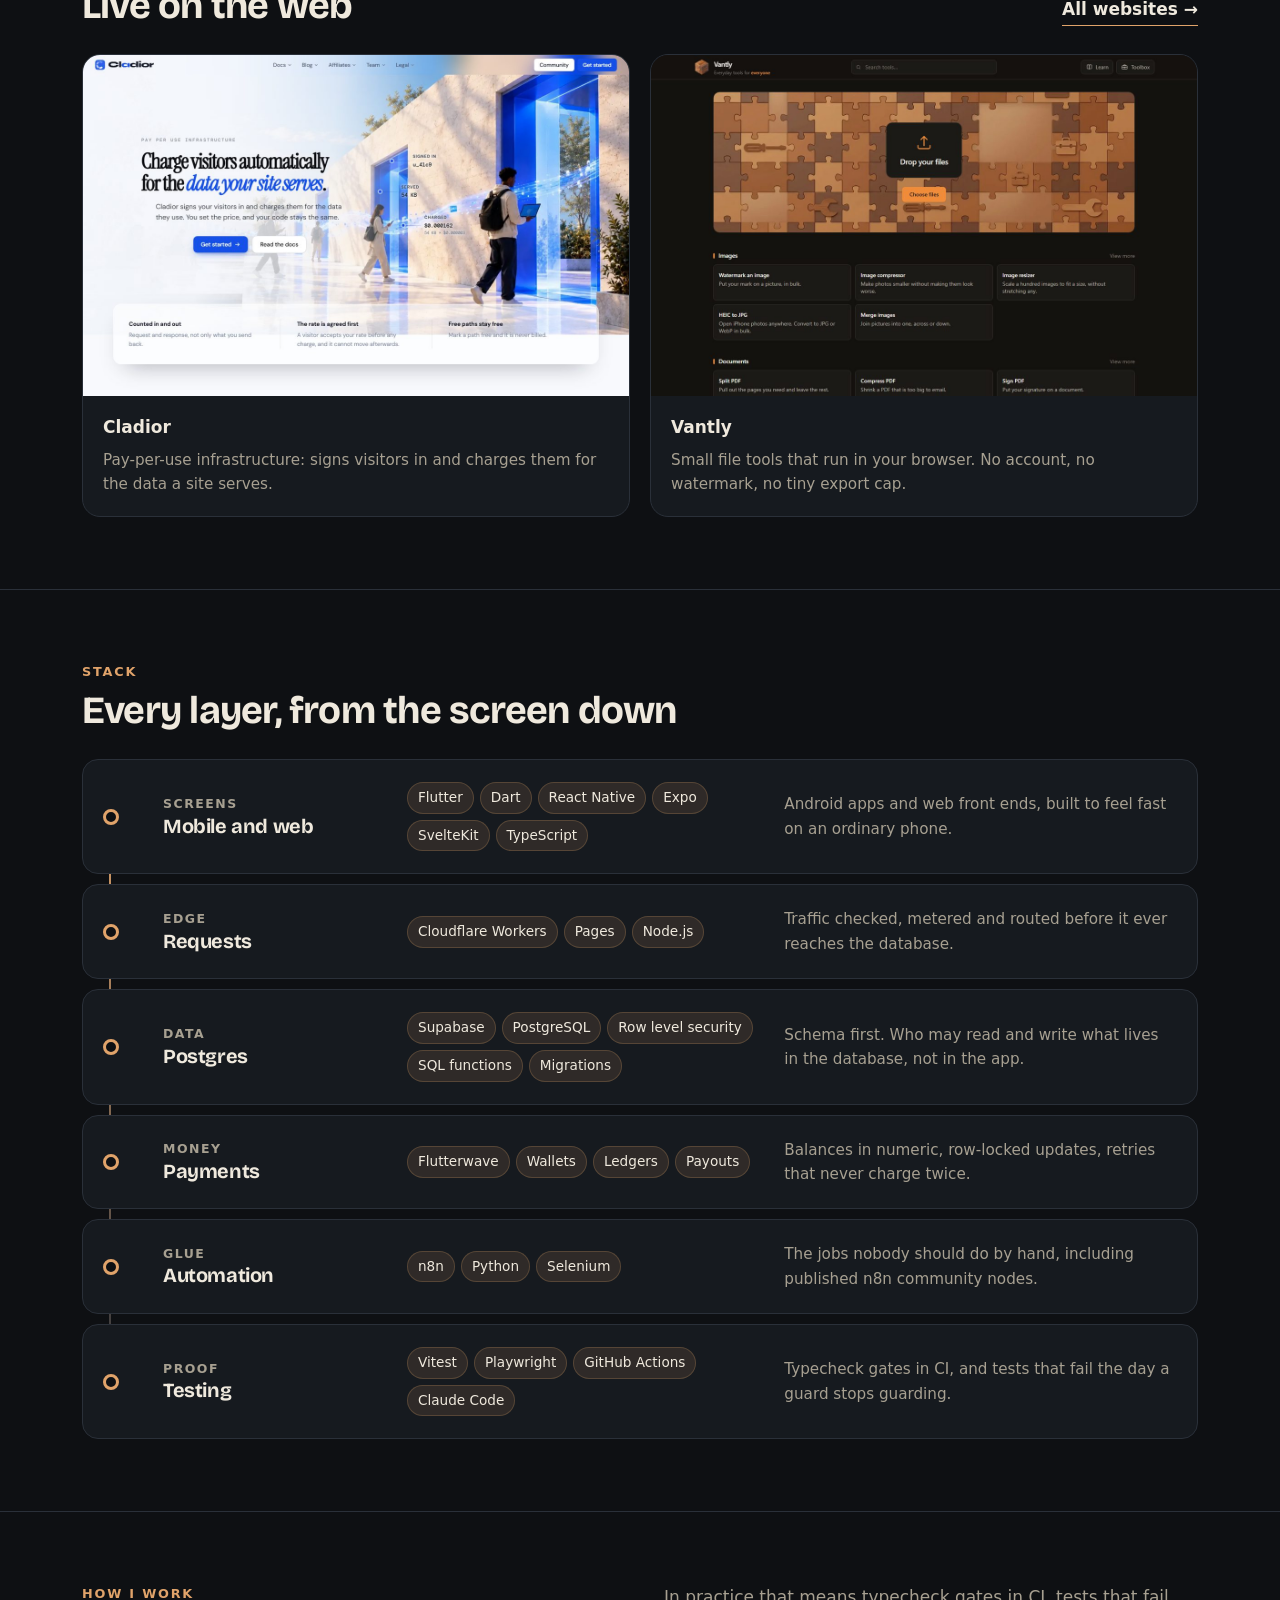
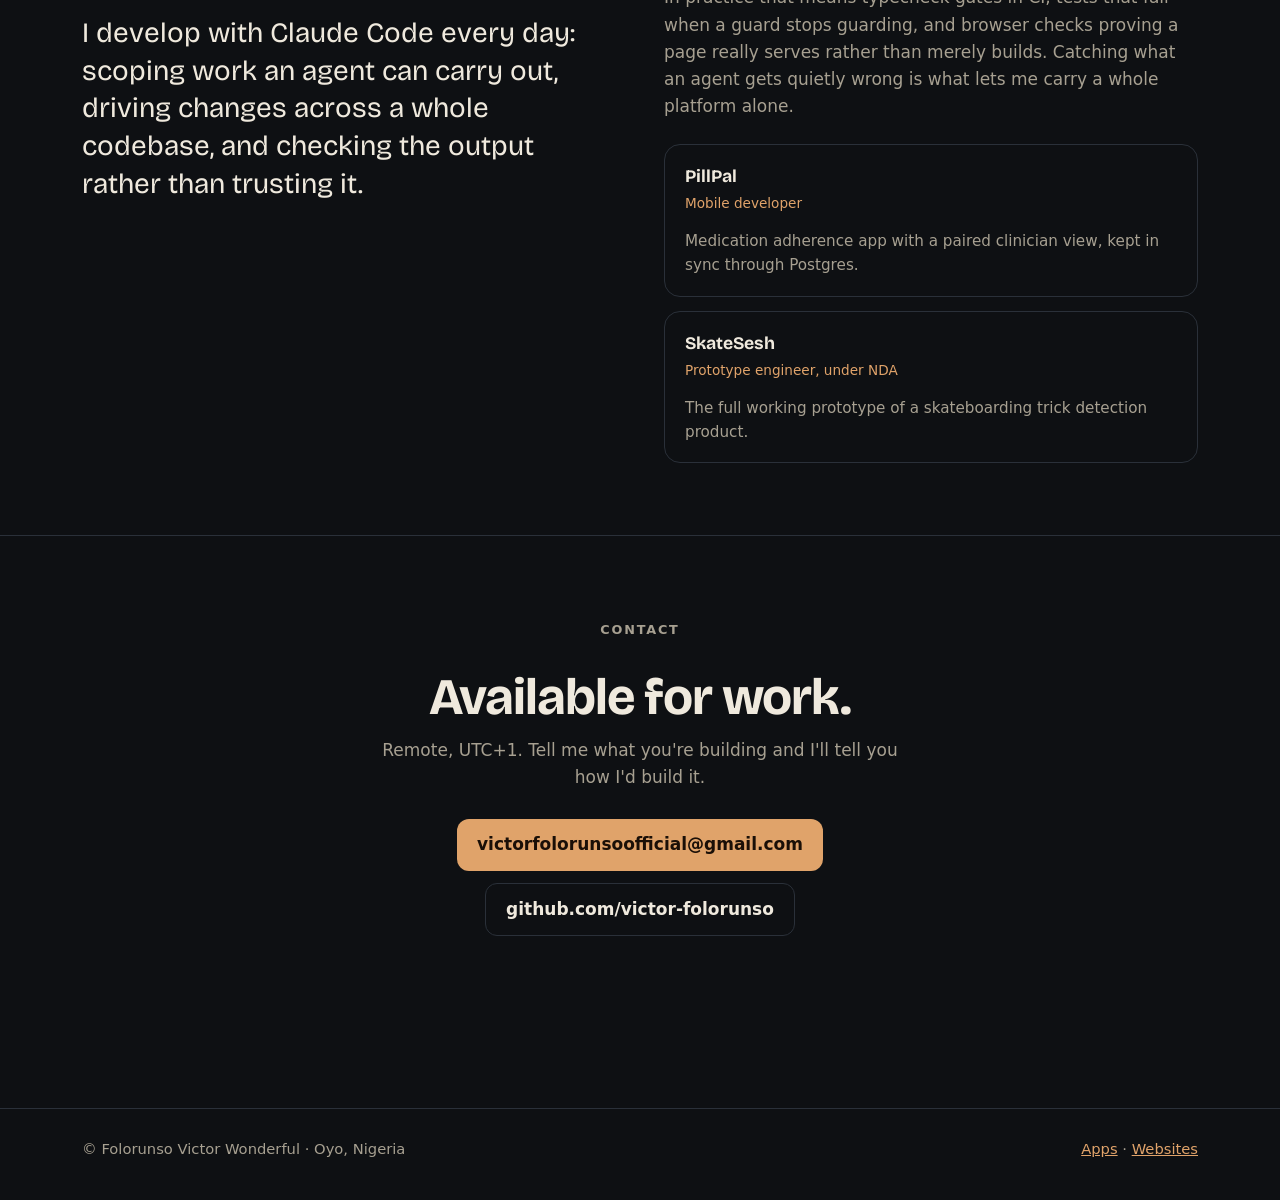
==== commit c3790cc9: "LINKING is live on the App Store Co-Authored-By: Claude Opus 5.5 <noreply@anthropic.com>" ====
--- a/index.html
+++ b/index.html
@@ -67,7 +67,7 @@
         </p>
         <nav class="doors" aria-label="My work">
           <a class="door" href="/apps/">
-            <div><b>Apps</b><span>Games and tools on Google Play</span></div>
+            <div><b>Apps</b><span>Games and tools on Google Play and the App Store</span></div>
             <span class="arrow" aria-hidden="true">&rarr;</span>
           </a>
           <a class="door" href="/websites/">
@@ -89,7 +89,7 @@
   <section class="sec" id="apps">
     <div class="wrap">
       <div class="sec-head">
-        <div><p class="eyebrow">Featured apps</p><h2>On Google Play</h2></div>
+        <div><p class="eyebrow">Featured apps</p><h2>On Google Play and the App Store</h2></div>
         <a class="more" href="/apps/">All apps &rarr;</a>
       </div>
       <div class="grid">
@@ -99,7 +99,7 @@
         </a>
         <a class="tile" href="/apps/linking/" style="--tile-accent:#e0a36a">
           <div class="tile-media icon"><img src="/apps/linking/icon.png" alt="LINKING icon" loading="lazy"></div>
-          <div class="tile-body"><b class="tile-title">LINKING</b><p class="tile-about">In testing. A two-player strategy board game of diagonal lines and clashes. Play the computer, or a friend over Bluetooth.</p></div>
+          <div class="tile-body"><b class="tile-title">LINKING</b><p class="tile-about">Live on the App Store, in testing on Google Play. A two-player strategy board game of diagonal lines and clashes. Play the computer, or a friend over Bluetooth.</p></div>
         </a>
         <a class="tile" href="/apps/bitnook/" style="--tile-accent:#ffa94d">
           <div class="tile-media icon"><img src="/apps/bitnook/icon.png" alt="Bitnook icon" loading="lazy"></div>
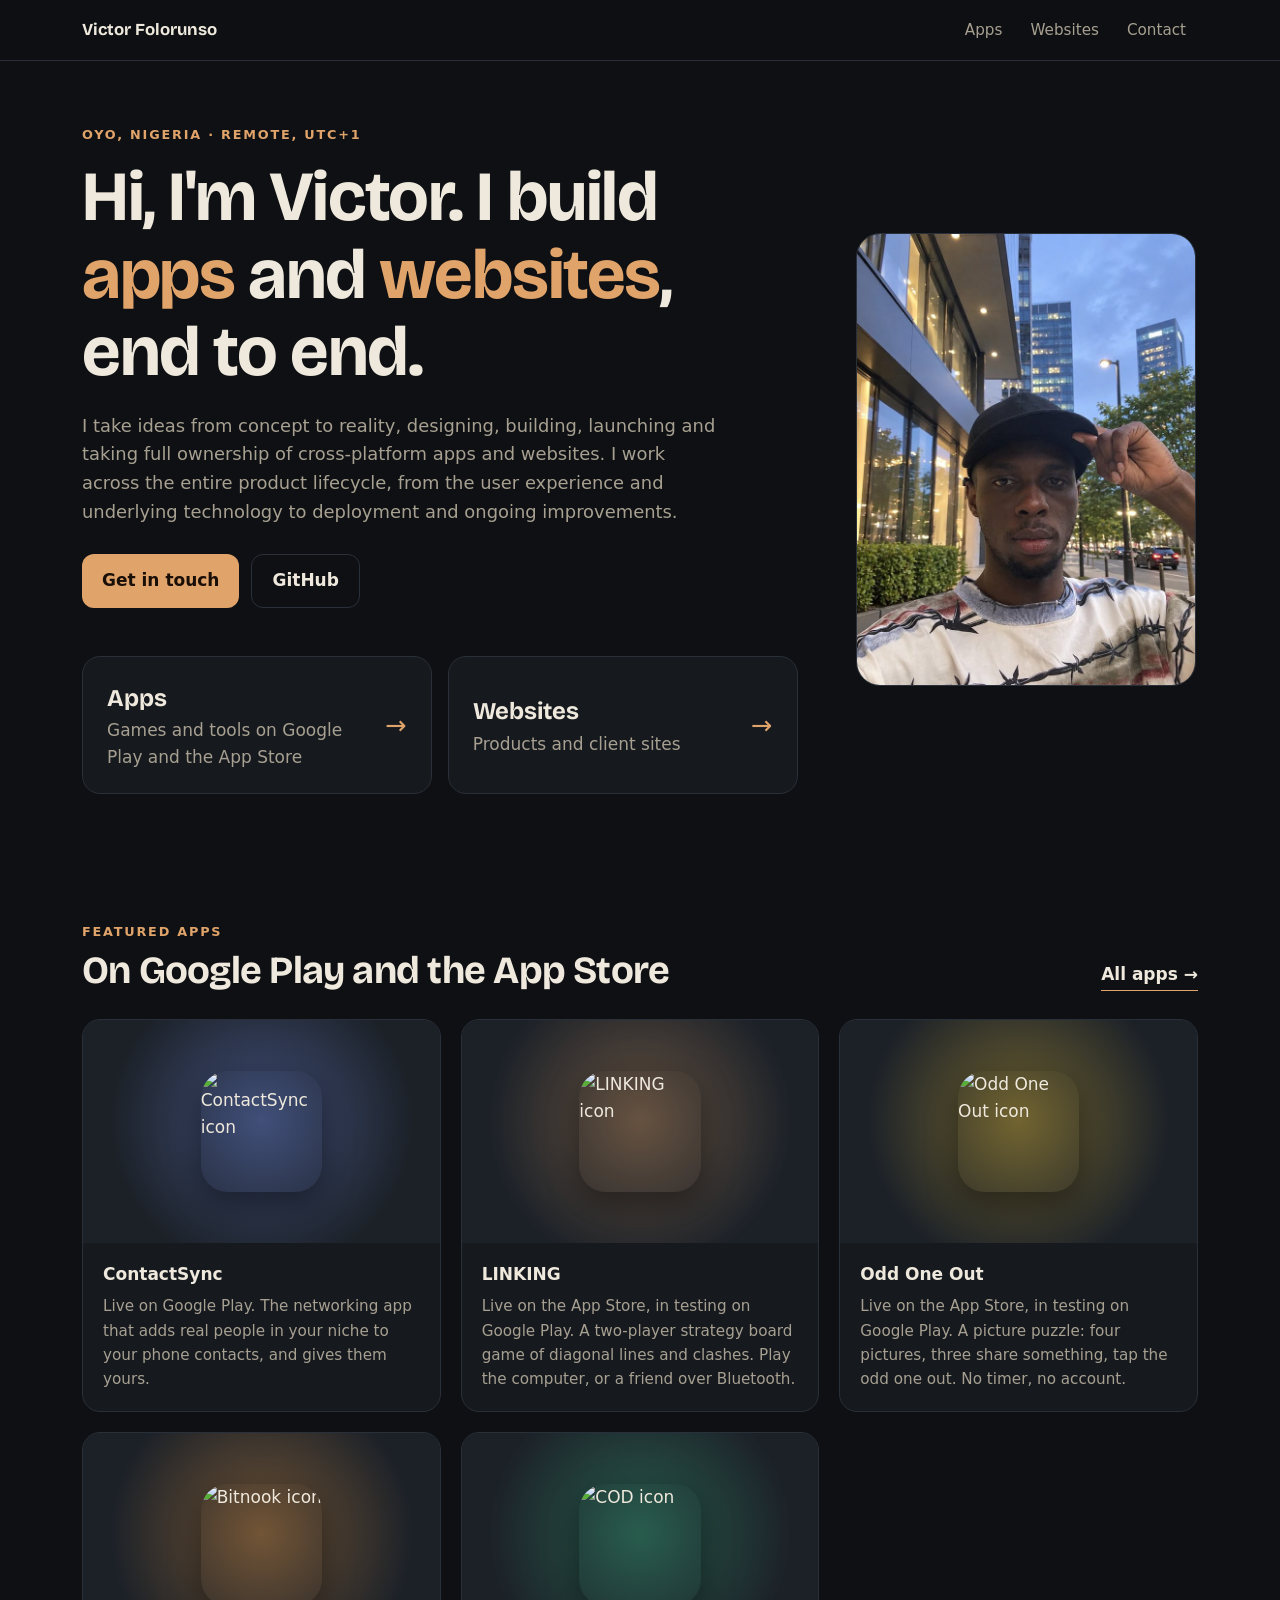
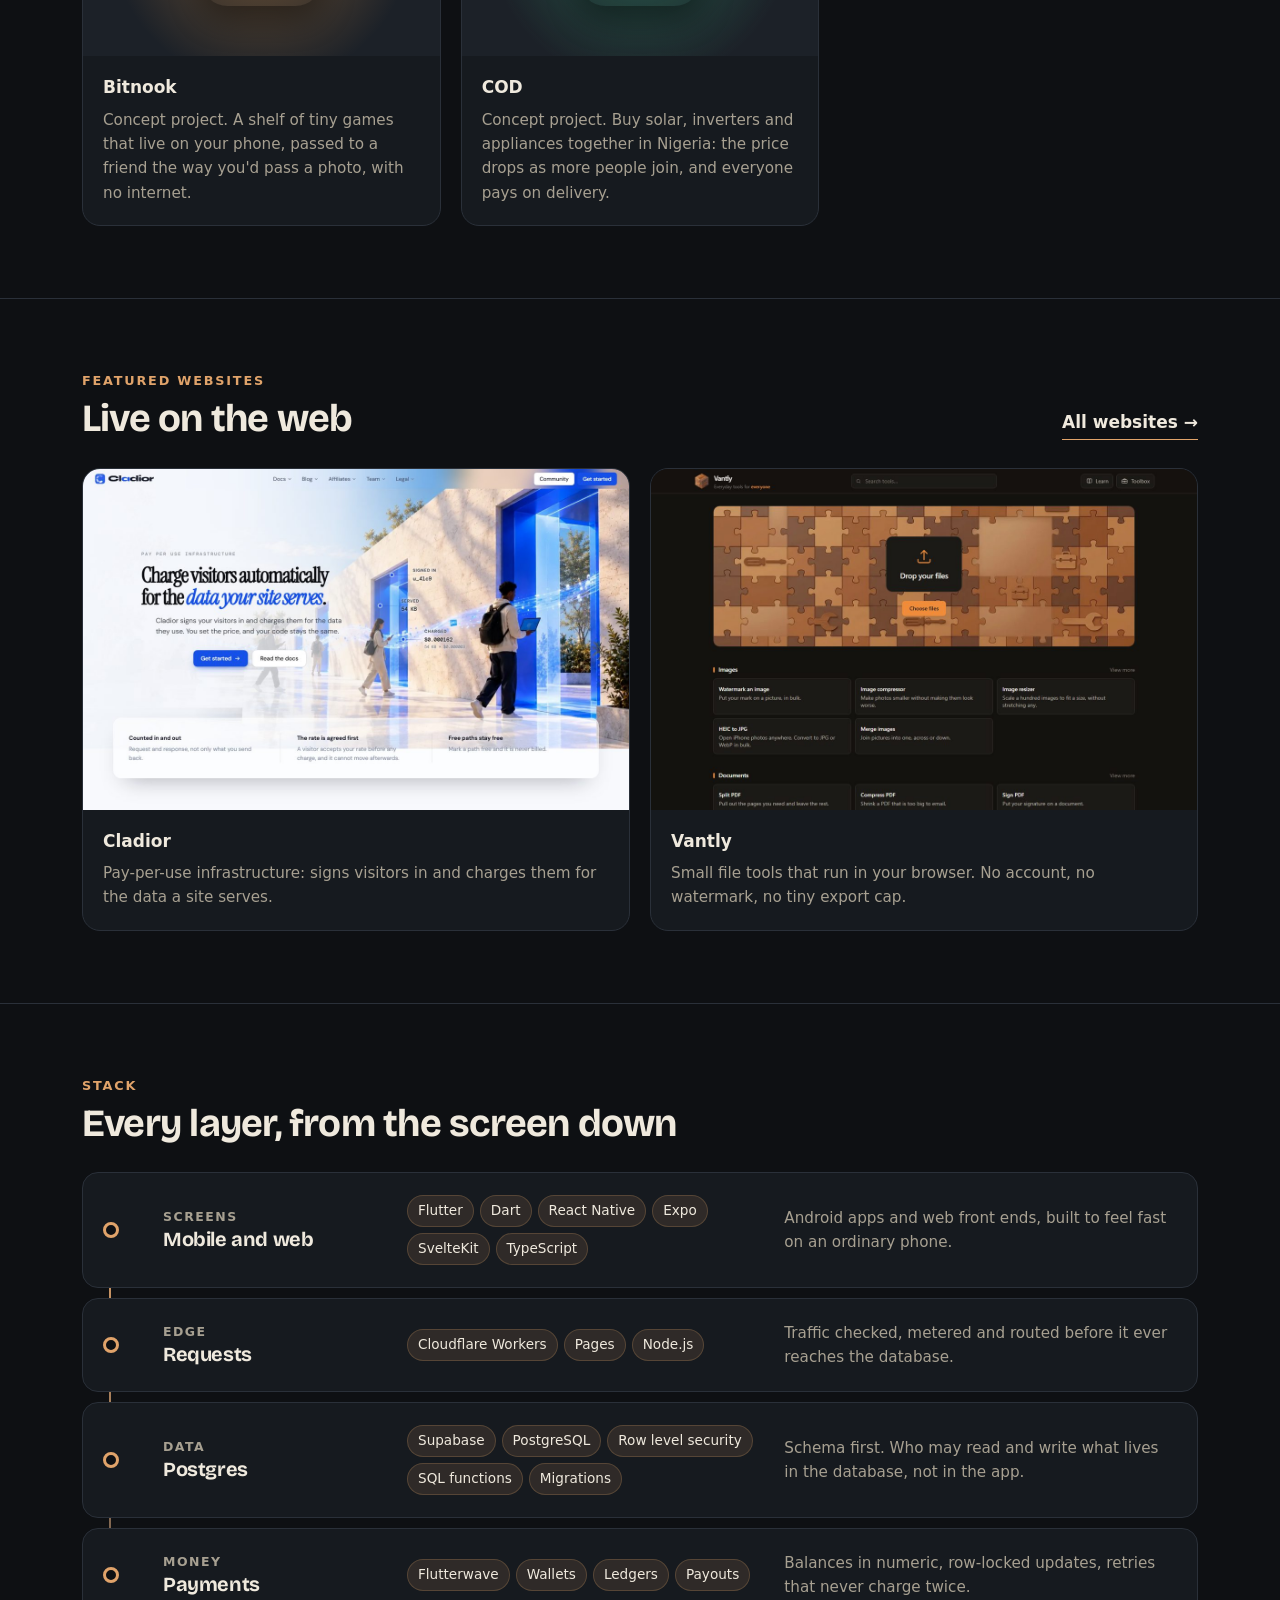
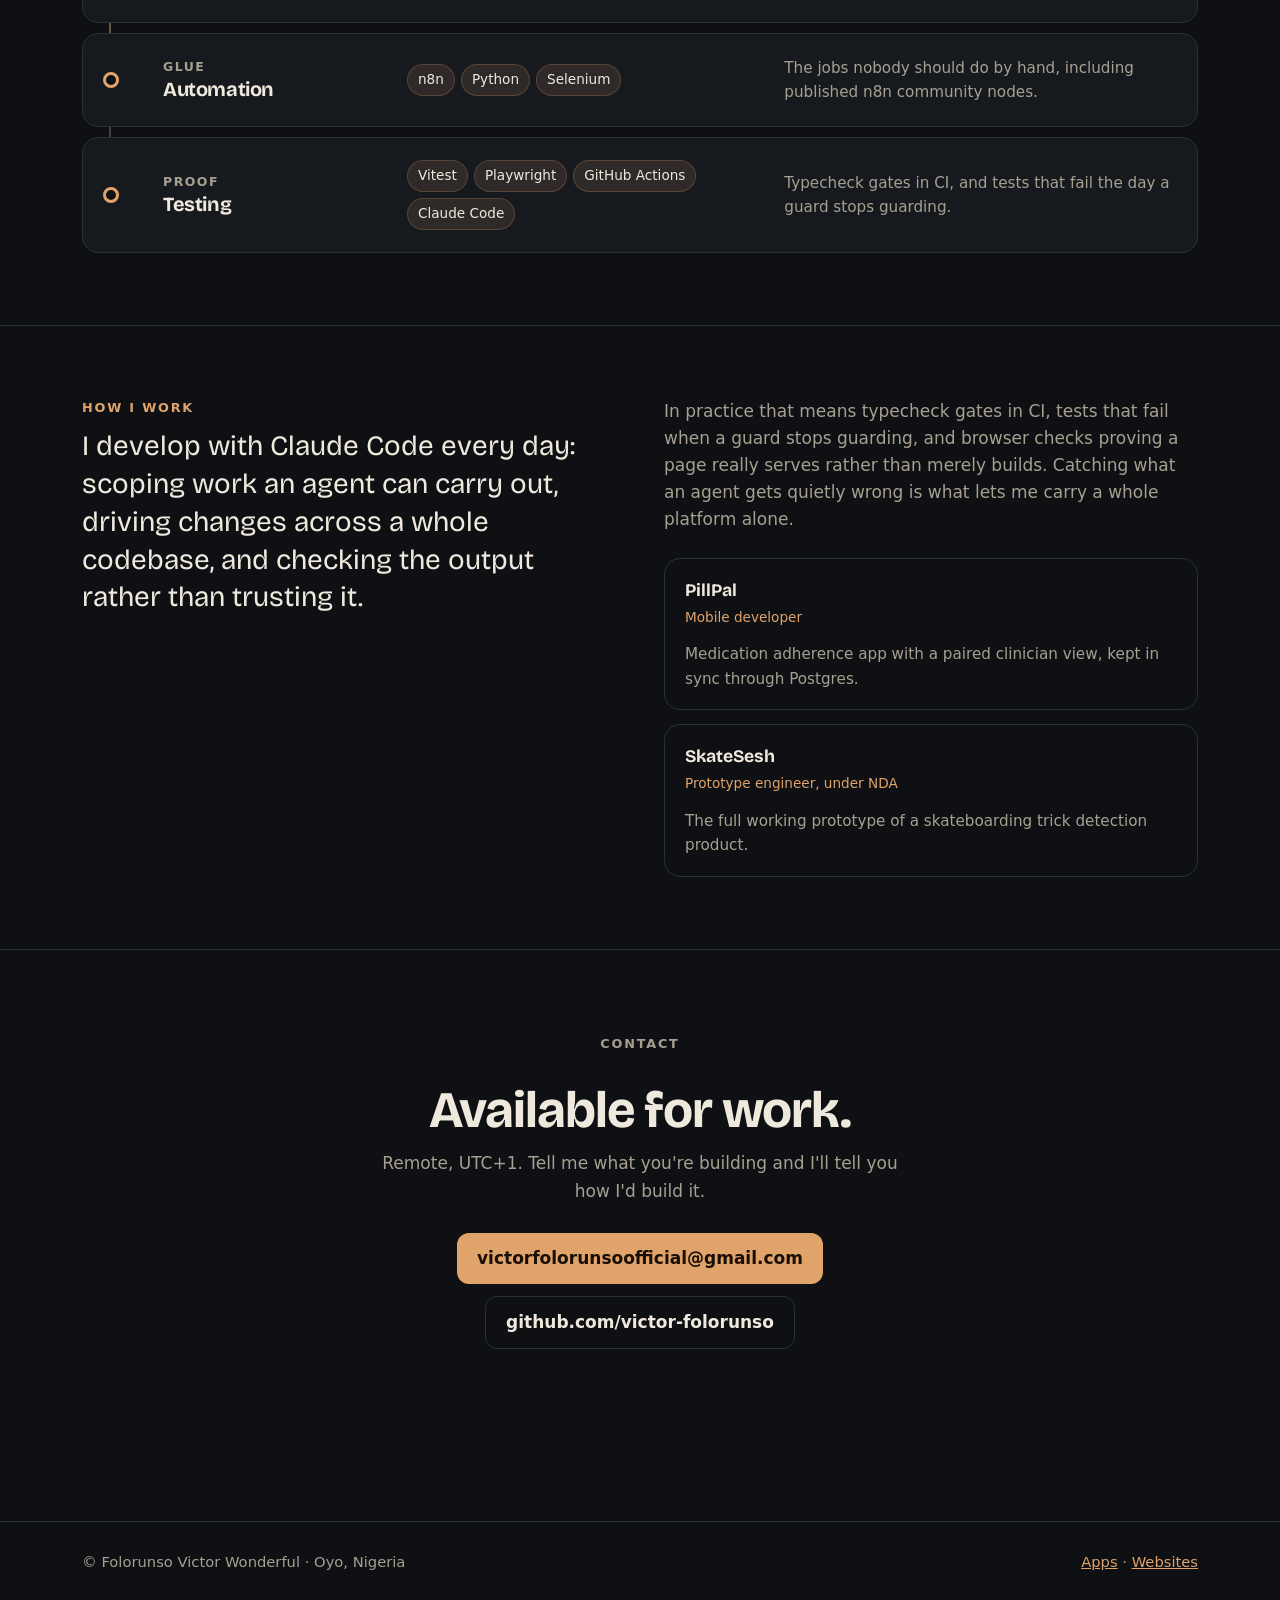
==== commit 3669bd3c: "Odd One Out is live on the App Store Co-Authored-By: Claude Opus 5.5 <noreply@anthropic.com>" ====
--- a/index.html
+++ b/index.html
@@ -101,9 +101,17 @@
           <div class="tile-media icon"><img src="/apps/linking/icon.png" alt="LINKING icon" loading="lazy"></div>
           <div class="tile-body"><b class="tile-title">LINKING</b><p class="tile-about">Live on the App Store, in testing on Google Play. A two-player strategy board game of diagonal lines and clashes. Play the computer, or a friend over Bluetooth.</p></div>
         </a>
+        <a class="tile" href="/apps/odd1out/" style="--tile-accent:#FFD23F">
+          <div class="tile-media icon"><img src="/apps/odd1out/icon.png" alt="Odd One Out icon" loading="lazy"></div>
+          <div class="tile-body"><b class="tile-title">Odd One Out</b><p class="tile-about">Live on the App Store, in testing on Google Play. A picture puzzle: four pictures, three share something, tap the odd one out. No timer, no account.</p></div>
+        </a>
         <a class="tile" href="/apps/bitnook/" style="--tile-accent:#ffa94d">
           <div class="tile-media icon"><img src="/apps/bitnook/icon.png" alt="Bitnook icon" loading="lazy"></div>
           <div class="tile-body"><b class="tile-title">Bitnook</b><p class="tile-about">Concept project. A shelf of tiny games that live on your phone, passed to a friend the way you'd pass a photo, with no internet.</p></div>
+        </a>
+        <a class="tile" href="/apps/cod/" style="--tile-accent:#3dbe8b">
+          <div class="tile-media icon"><img src="/apps/cod/icon.png" alt="COD icon" loading="lazy"></div>
+          <div class="tile-body"><b class="tile-title">COD</b><p class="tile-about">Concept project. Buy solar, inverters and appliances together in Nigeria: the price drops as more people join, and everyone pays on delivery.</p></div>
         </a>
       </div>
     </div>
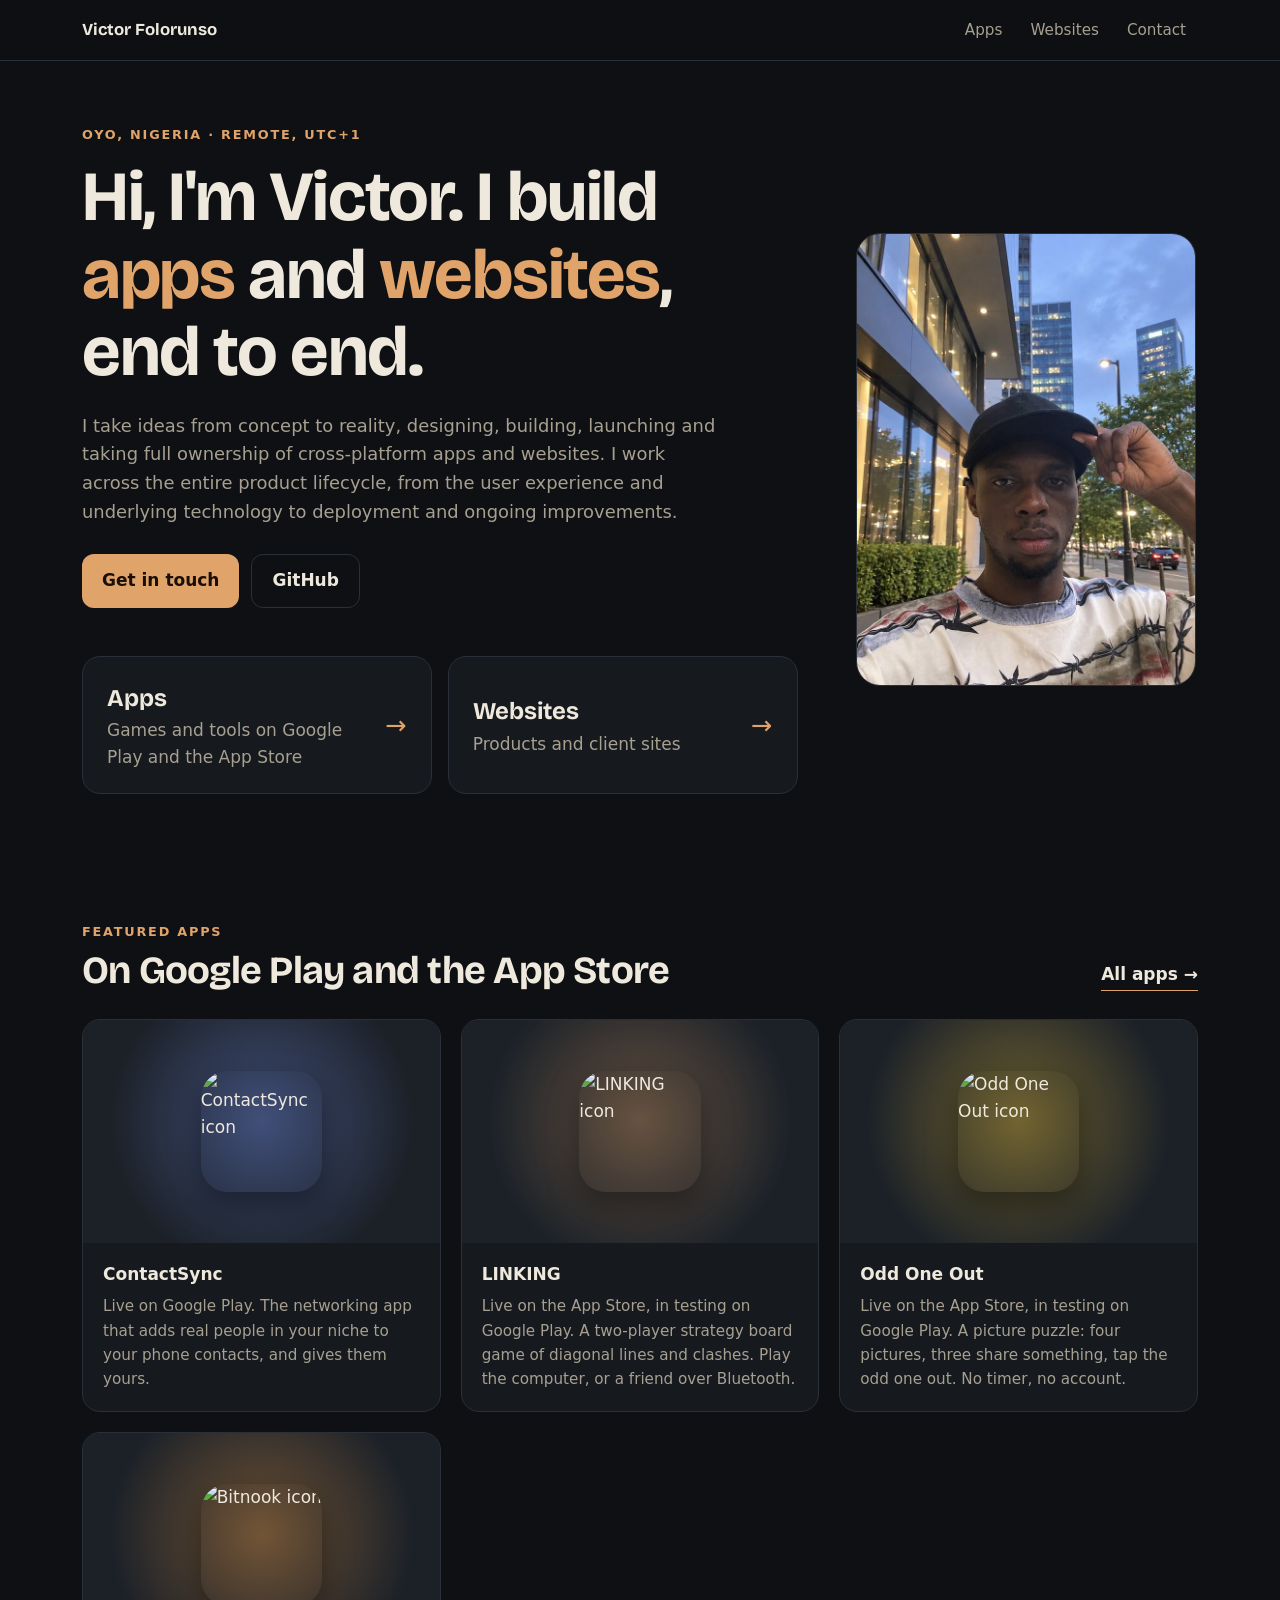
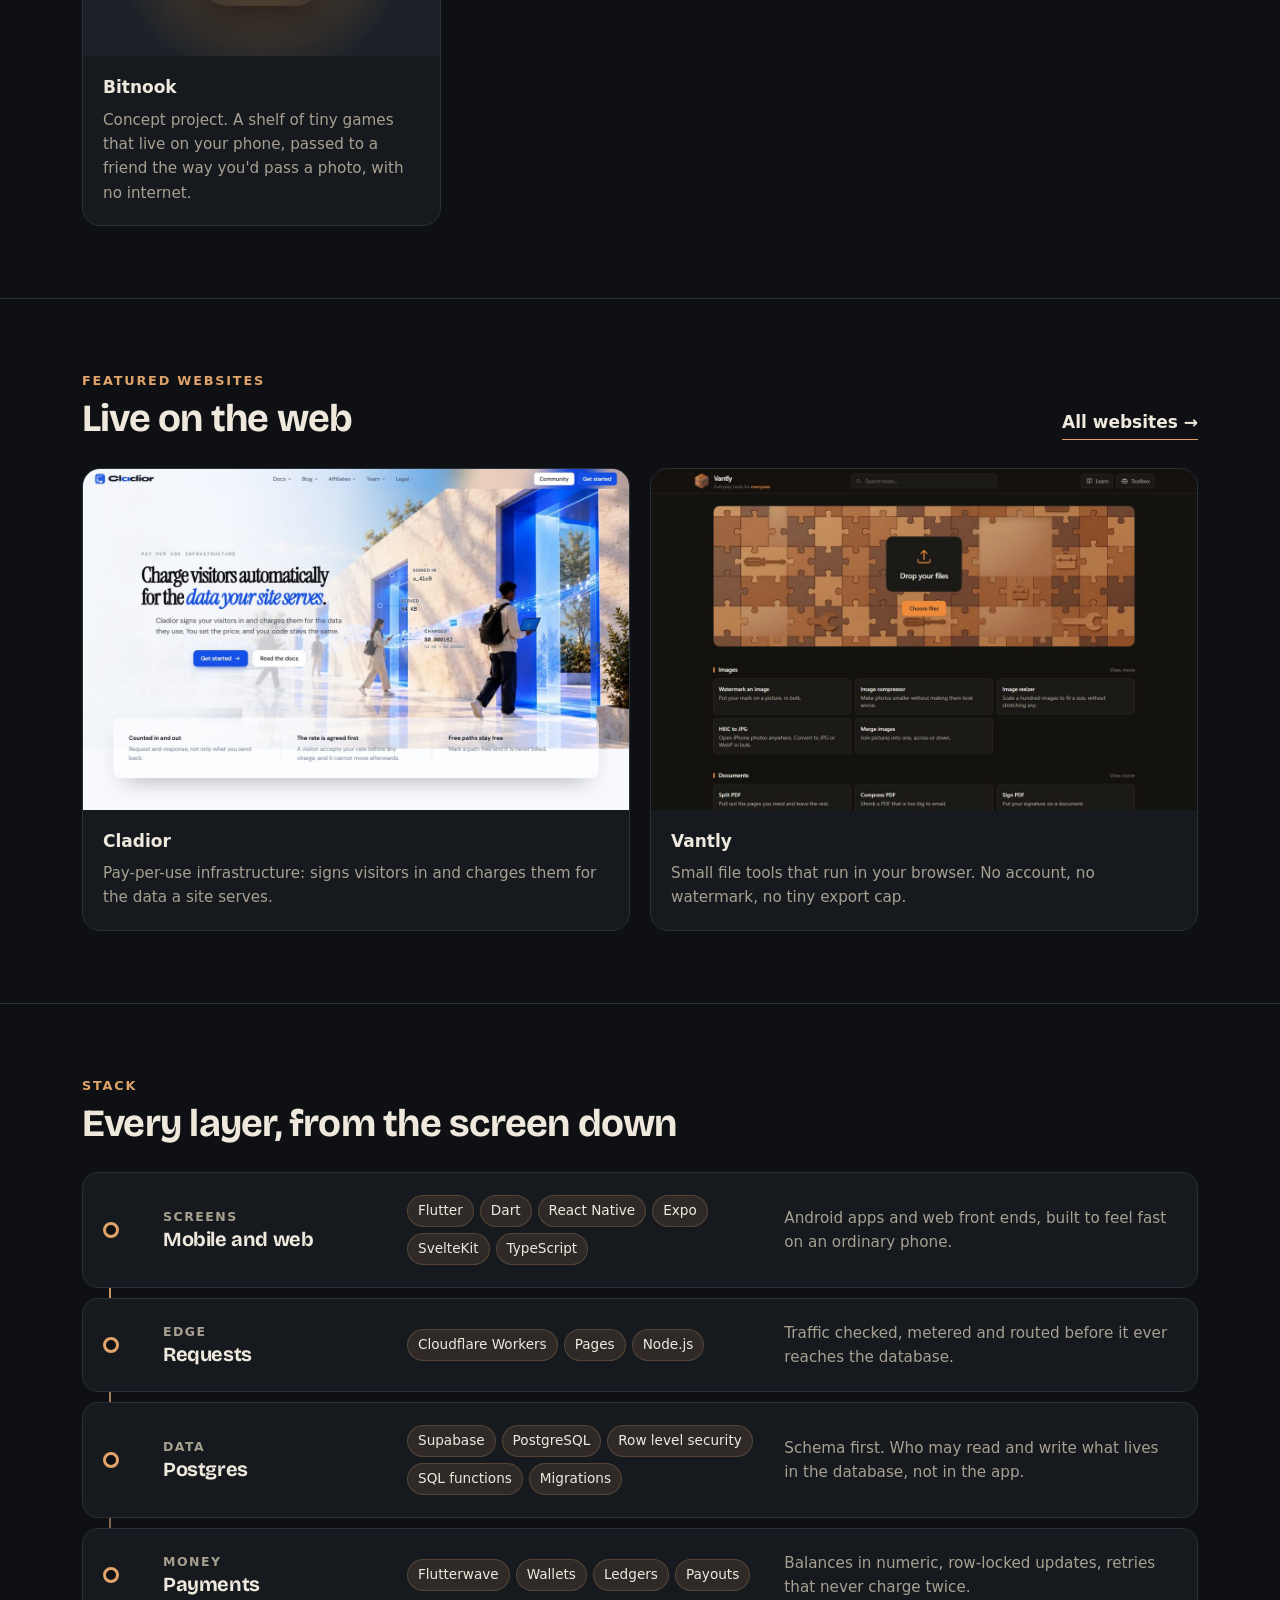
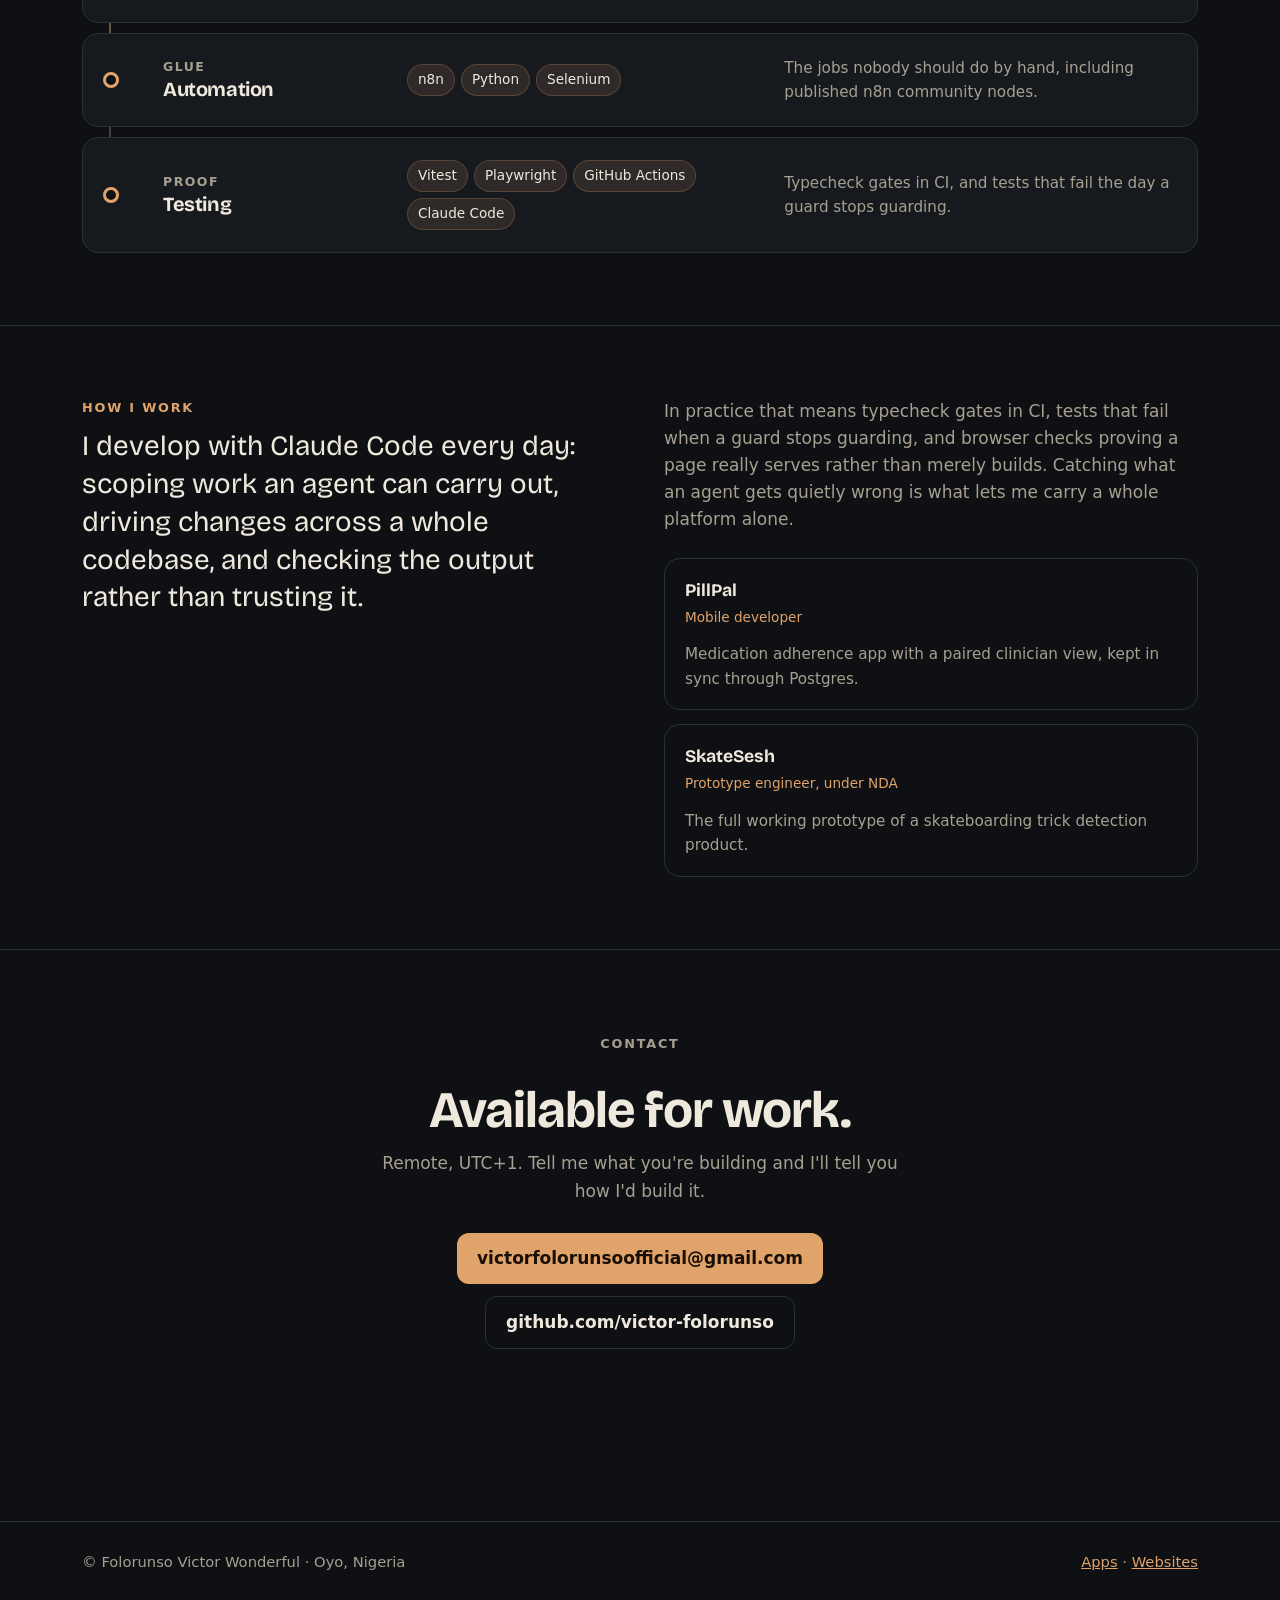
==== commit 676c227d: "Take the COD tile back out until its page is published Co-Authored-By: Claude Opus 5.5 <noreply@anth" ====
--- a/index.html
+++ b/index.html
@@ -109,10 +109,6 @@
           <div class="tile-media icon"><img src="/apps/bitnook/icon.png" alt="Bitnook icon" loading="lazy"></div>
           <div class="tile-body"><b class="tile-title">Bitnook</b><p class="tile-about">Concept project. A shelf of tiny games that live on your phone, passed to a friend the way you'd pass a photo, with no internet.</p></div>
         </a>
-        <a class="tile" href="/apps/cod/" style="--tile-accent:#3dbe8b">
-          <div class="tile-media icon"><img src="/apps/cod/icon.png" alt="COD icon" loading="lazy"></div>
-          <div class="tile-body"><b class="tile-title">COD</b><p class="tile-about">Concept project. Buy solar, inverters and appliances together in Nigeria: the price drops as more people join, and everyone pays on delivery.</p></div>
-        </a>
       </div>
     </div>
   </section>
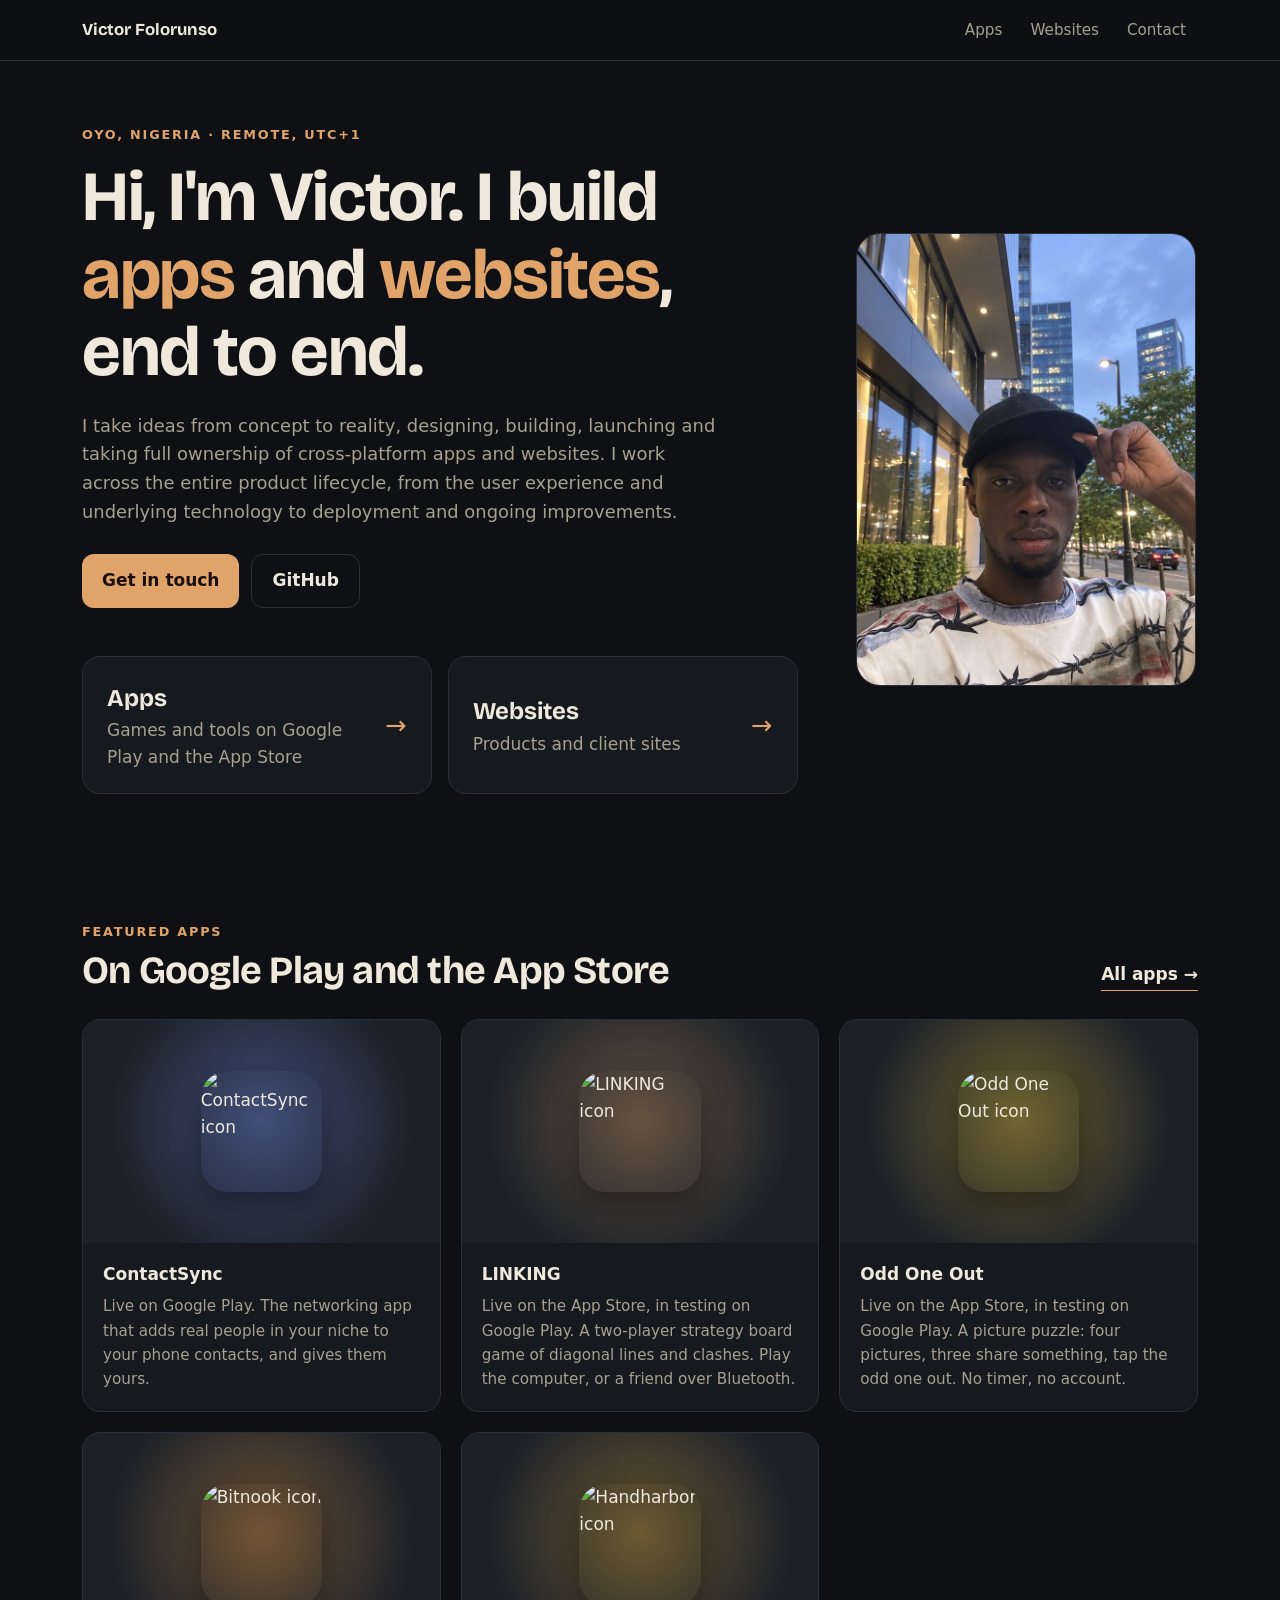
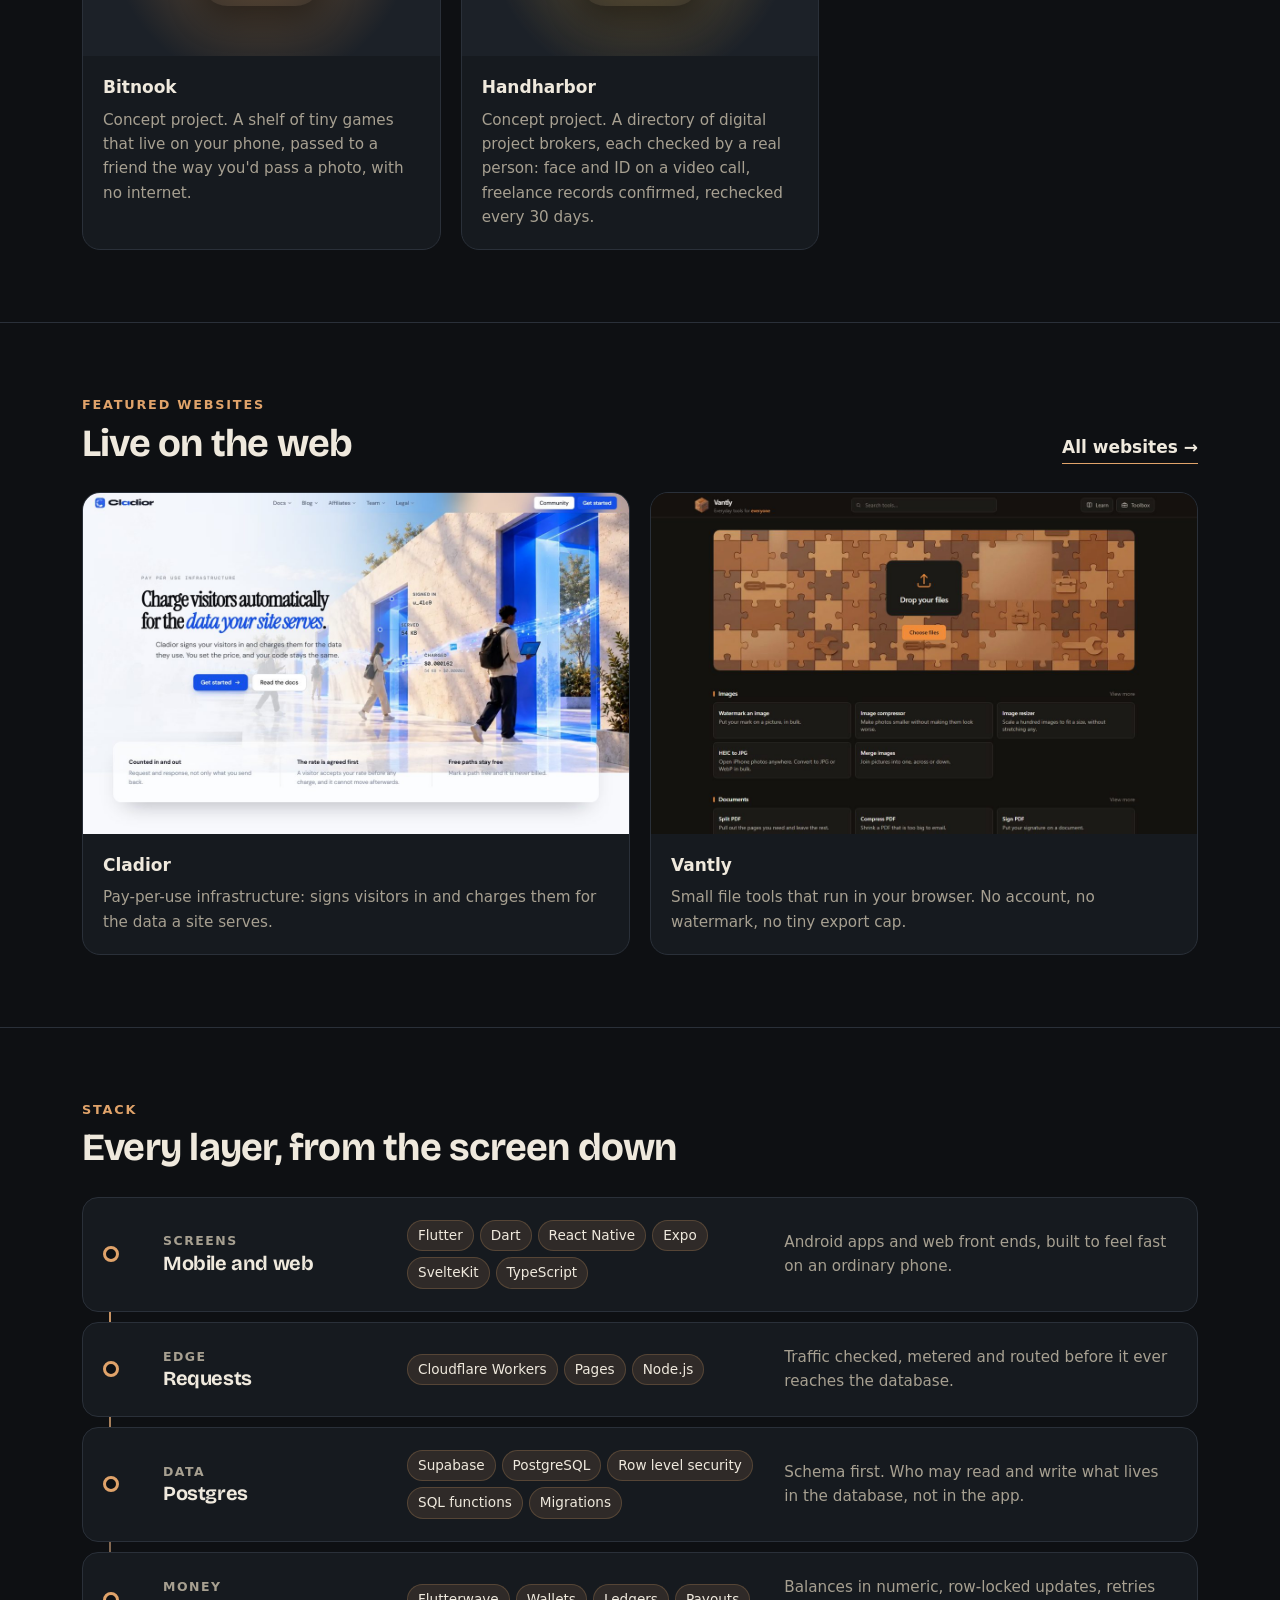
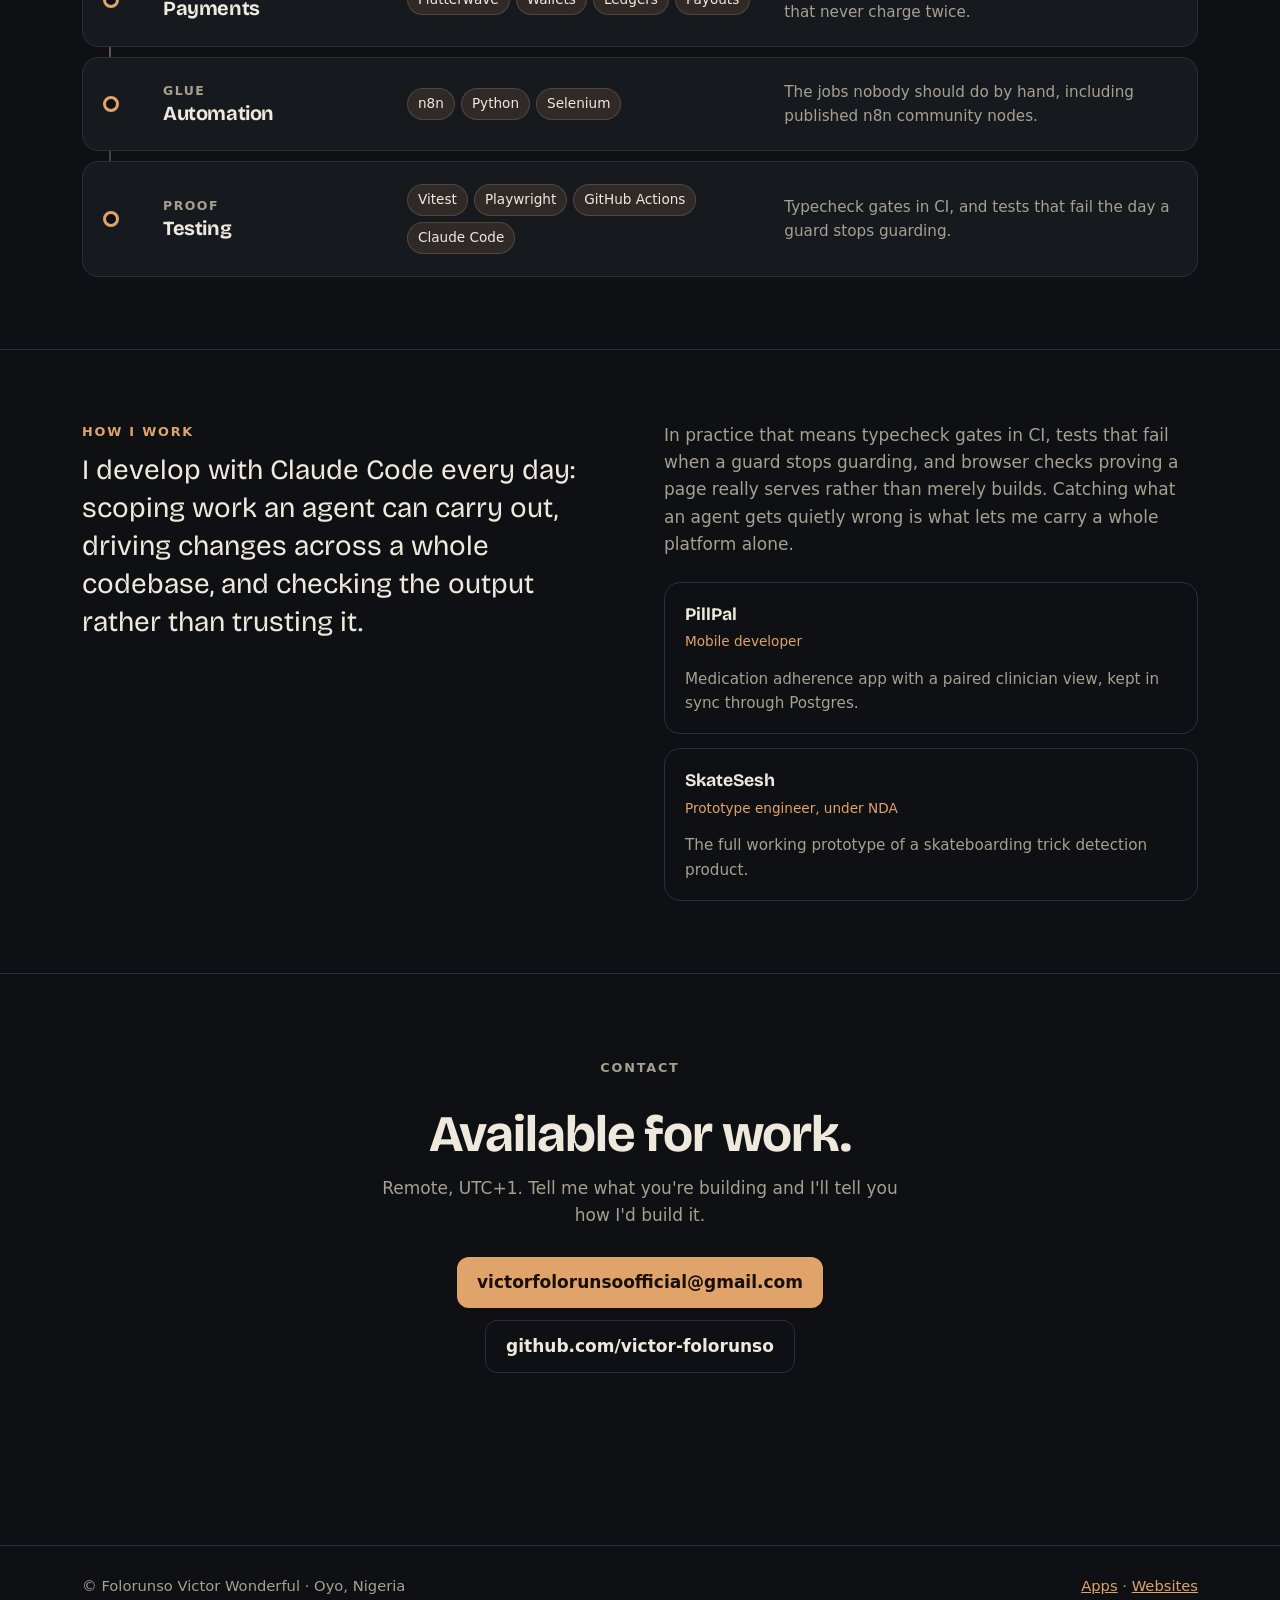
==== commit 204703b7: "Add Handharbor to the apps as a concept project Co-Authored-By: Claude Opus 5.5 <noreply@anthropic.c" ====
--- a/index.html
+++ b/index.html
@@ -109,6 +109,10 @@
           <div class="tile-media icon"><img src="/apps/bitnook/icon.png" alt="Bitnook icon" loading="lazy"></div>
           <div class="tile-body"><b class="tile-title">Bitnook</b><p class="tile-about">Concept project. A shelf of tiny games that live on your phone, passed to a friend the way you'd pass a photo, with no internet.</p></div>
         </a>
+        <a class="tile" href="/apps/handharbor/" style="--tile-accent:#f2b544">
+          <div class="tile-media icon"><img src="/apps/handharbor/icon.png" alt="Handharbor icon" loading="lazy"></div>
+          <div class="tile-body"><b class="tile-title">Handharbor</b><p class="tile-about">Concept project. A directory of digital project brokers, each checked by a real person: face and ID on a video call, freelance records confirmed, rechecked every 30 days.</p></div>
+        </a>
       </div>
     </div>
   </section>
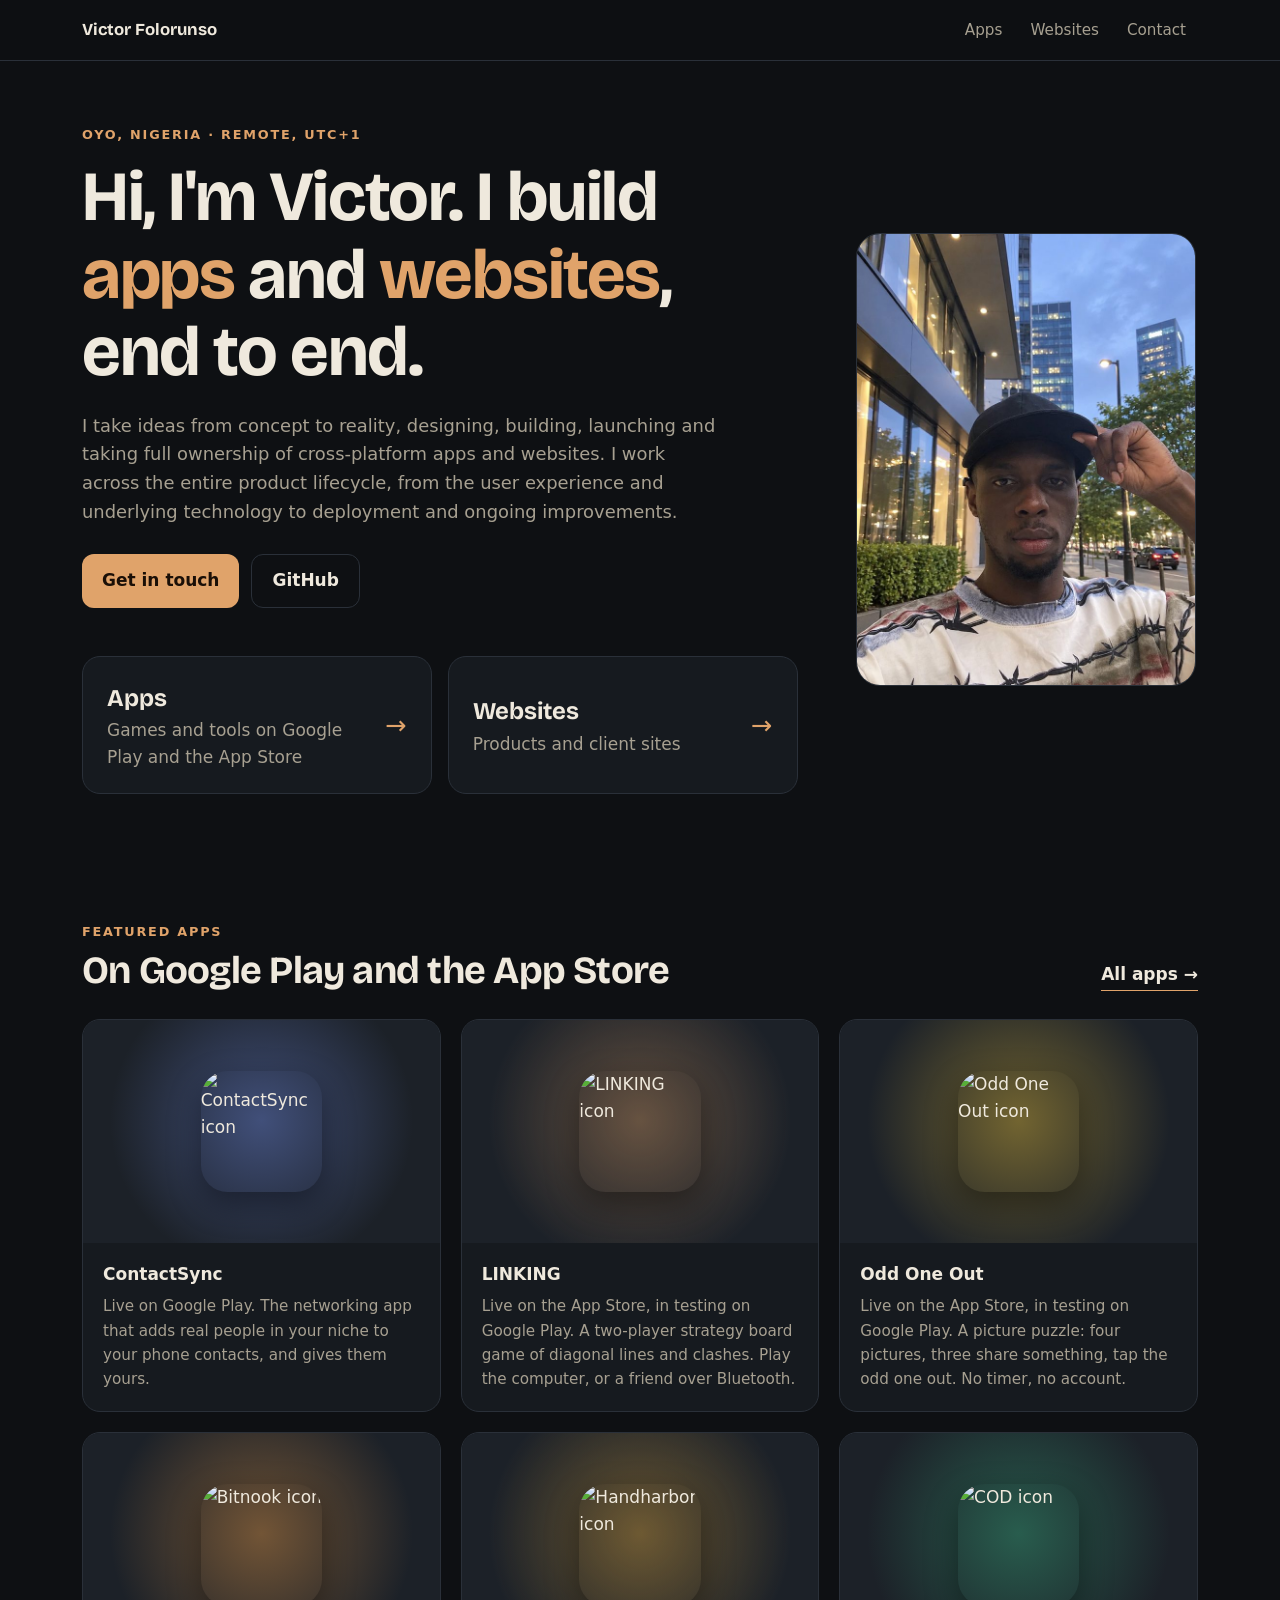
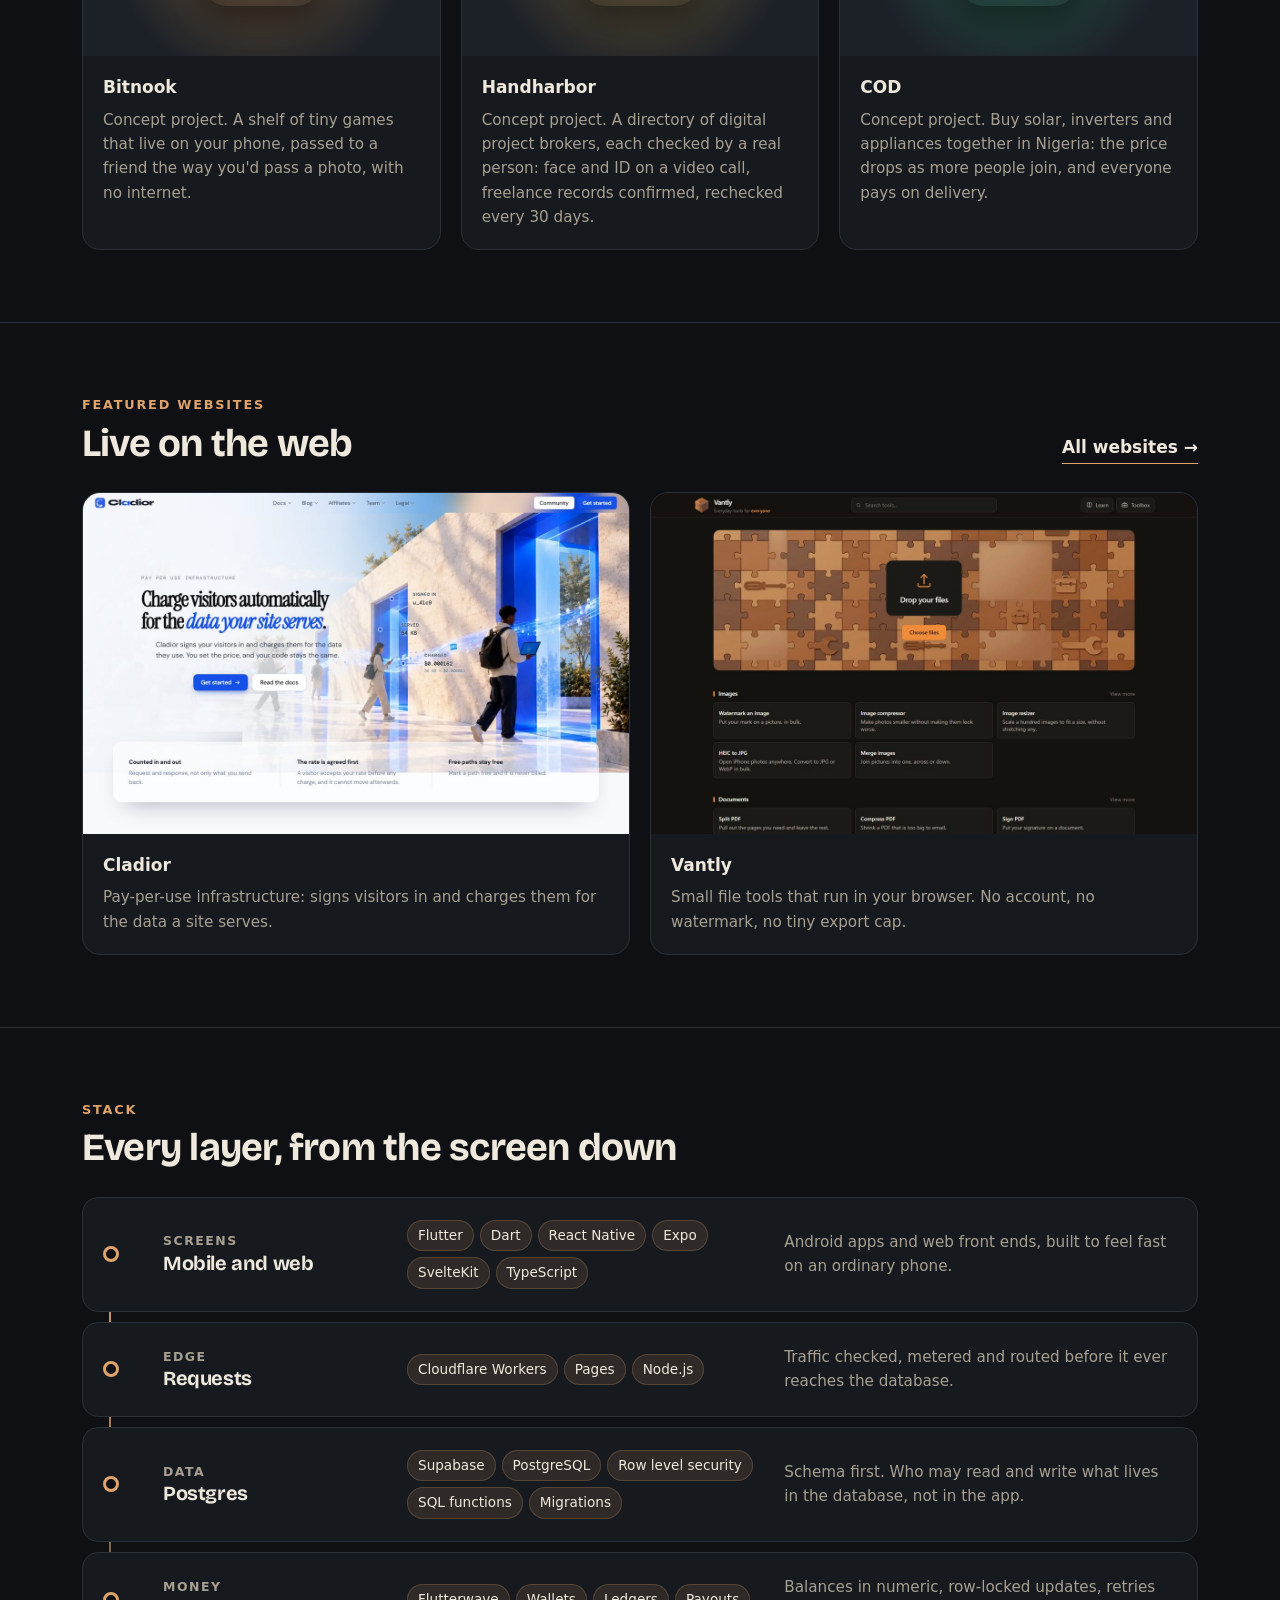
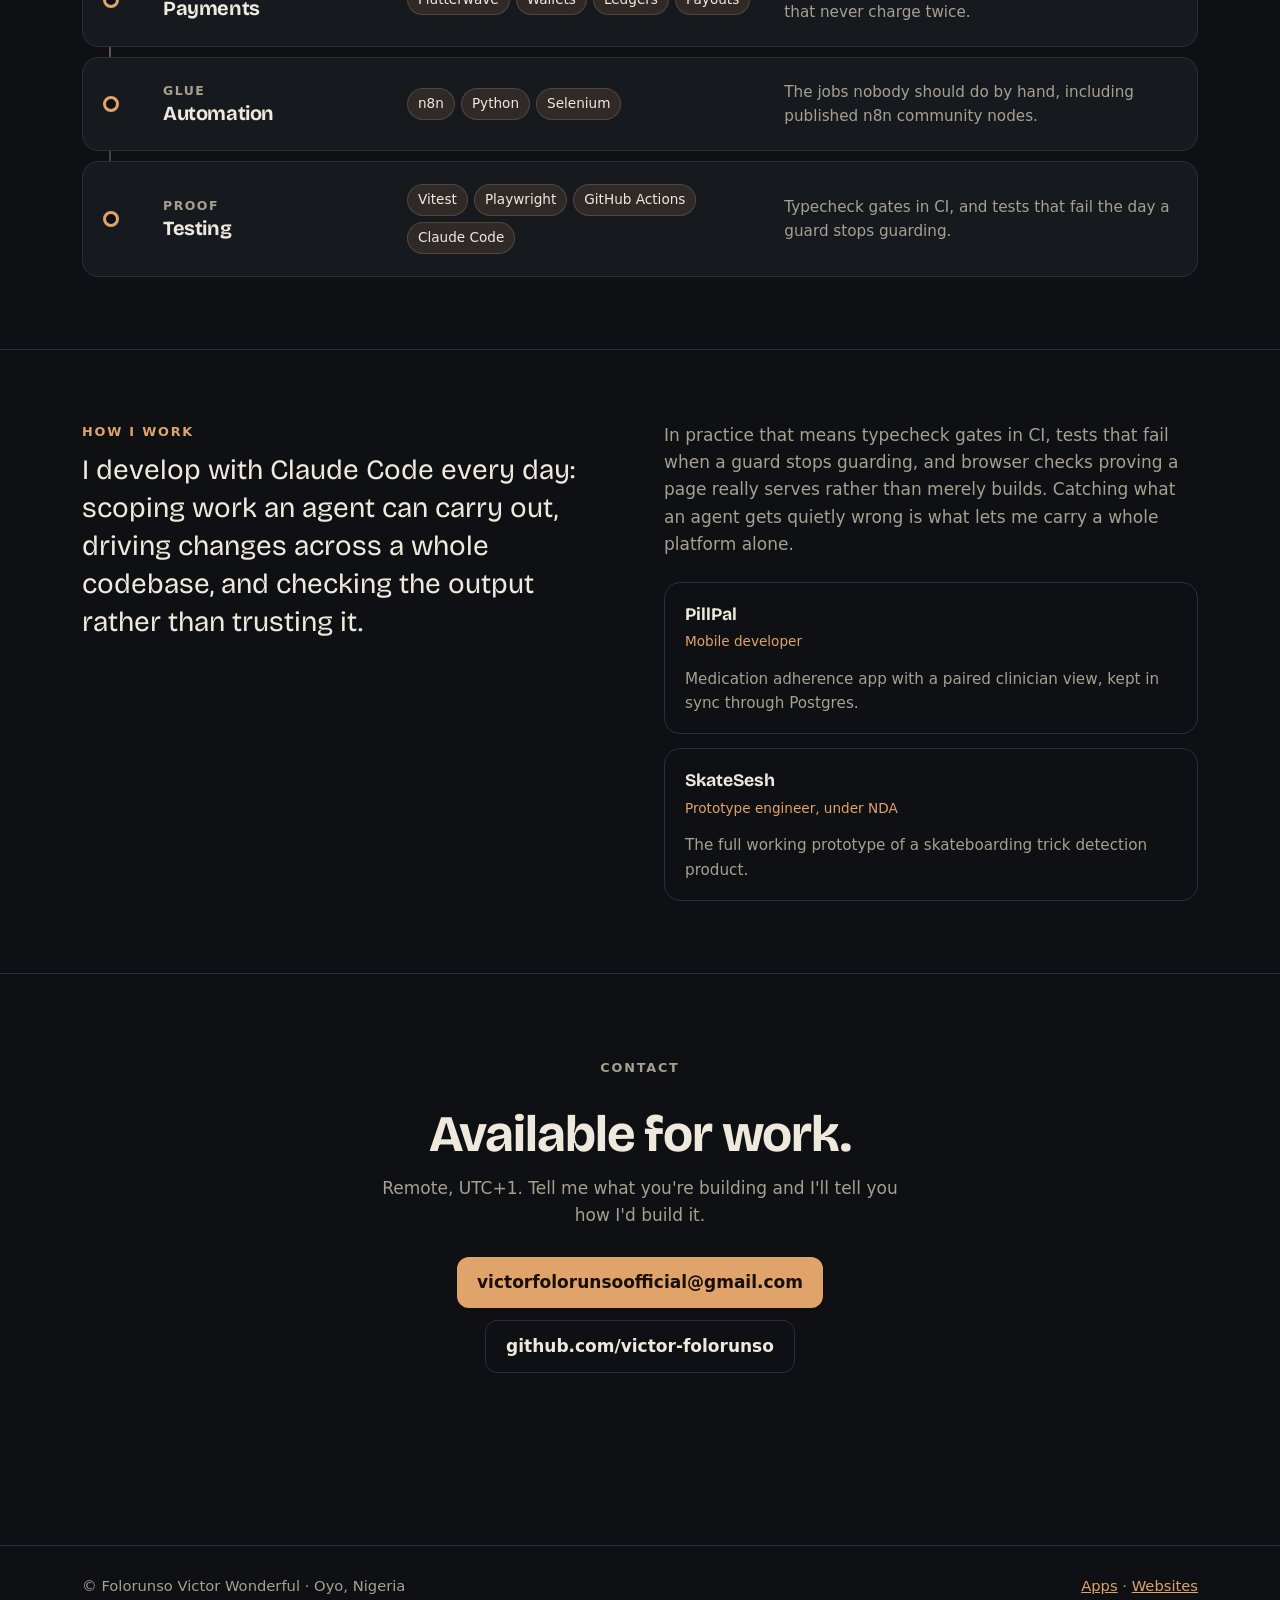
==== commit afb8c44c: "Add COD to the apps as a concept project Co-Authored-By: Claude Opus 5.5 <noreply@anthropic.com>" ====
--- a/index.html
+++ b/index.html
@@ -113,6 +113,10 @@
           <div class="tile-media icon"><img src="/apps/handharbor/icon.png" alt="Handharbor icon" loading="lazy"></div>
           <div class="tile-body"><b class="tile-title">Handharbor</b><p class="tile-about">Concept project. A directory of digital project brokers, each checked by a real person: face and ID on a video call, freelance records confirmed, rechecked every 30 days.</p></div>
         </a>
+        <a class="tile" href="/apps/cod/" style="--tile-accent:#3dbe8b">
+          <div class="tile-media icon"><img src="/apps/cod/icon.png" alt="COD icon" loading="lazy"></div>
+          <div class="tile-body"><b class="tile-title">COD</b><p class="tile-about">Concept project. Buy solar, inverters and appliances together in Nigeria: the price drops as more people join, and everyone pays on delivery.</p></div>
+        </a>
       </div>
     </div>
   </section>
